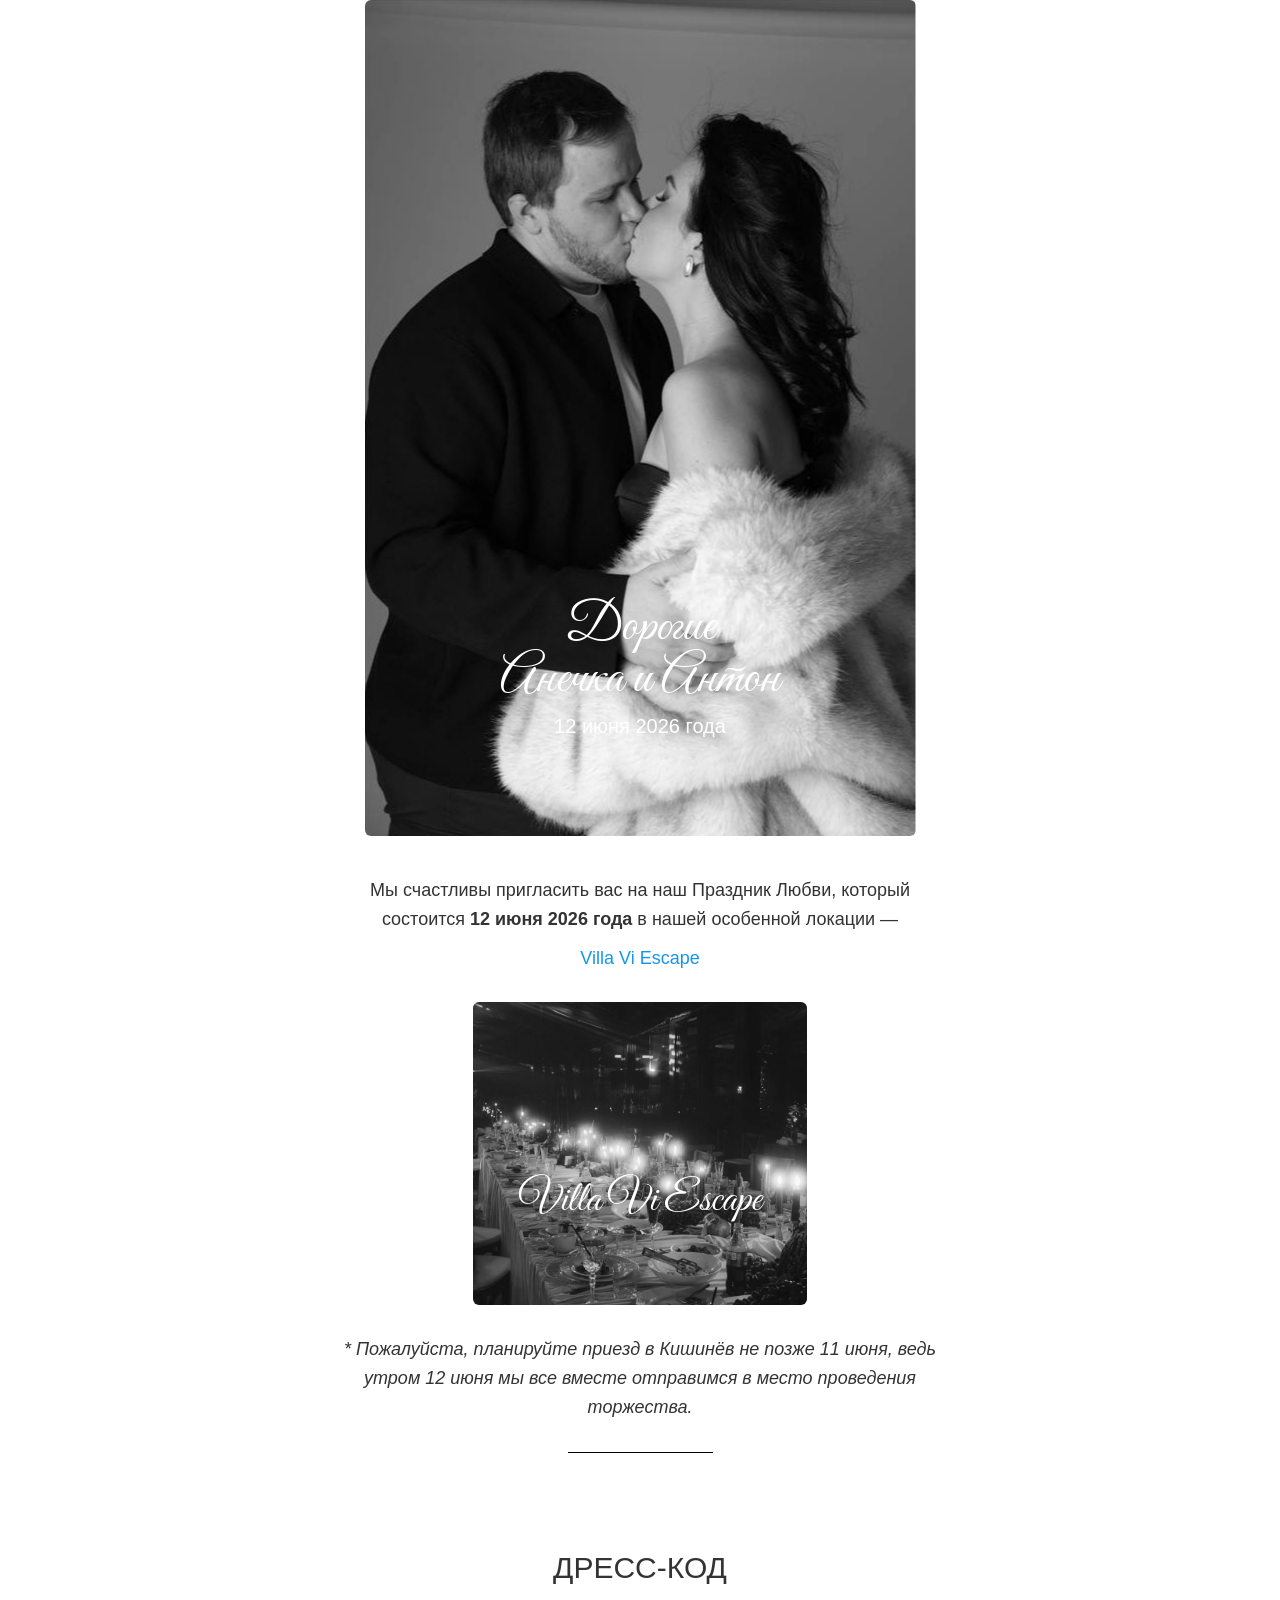
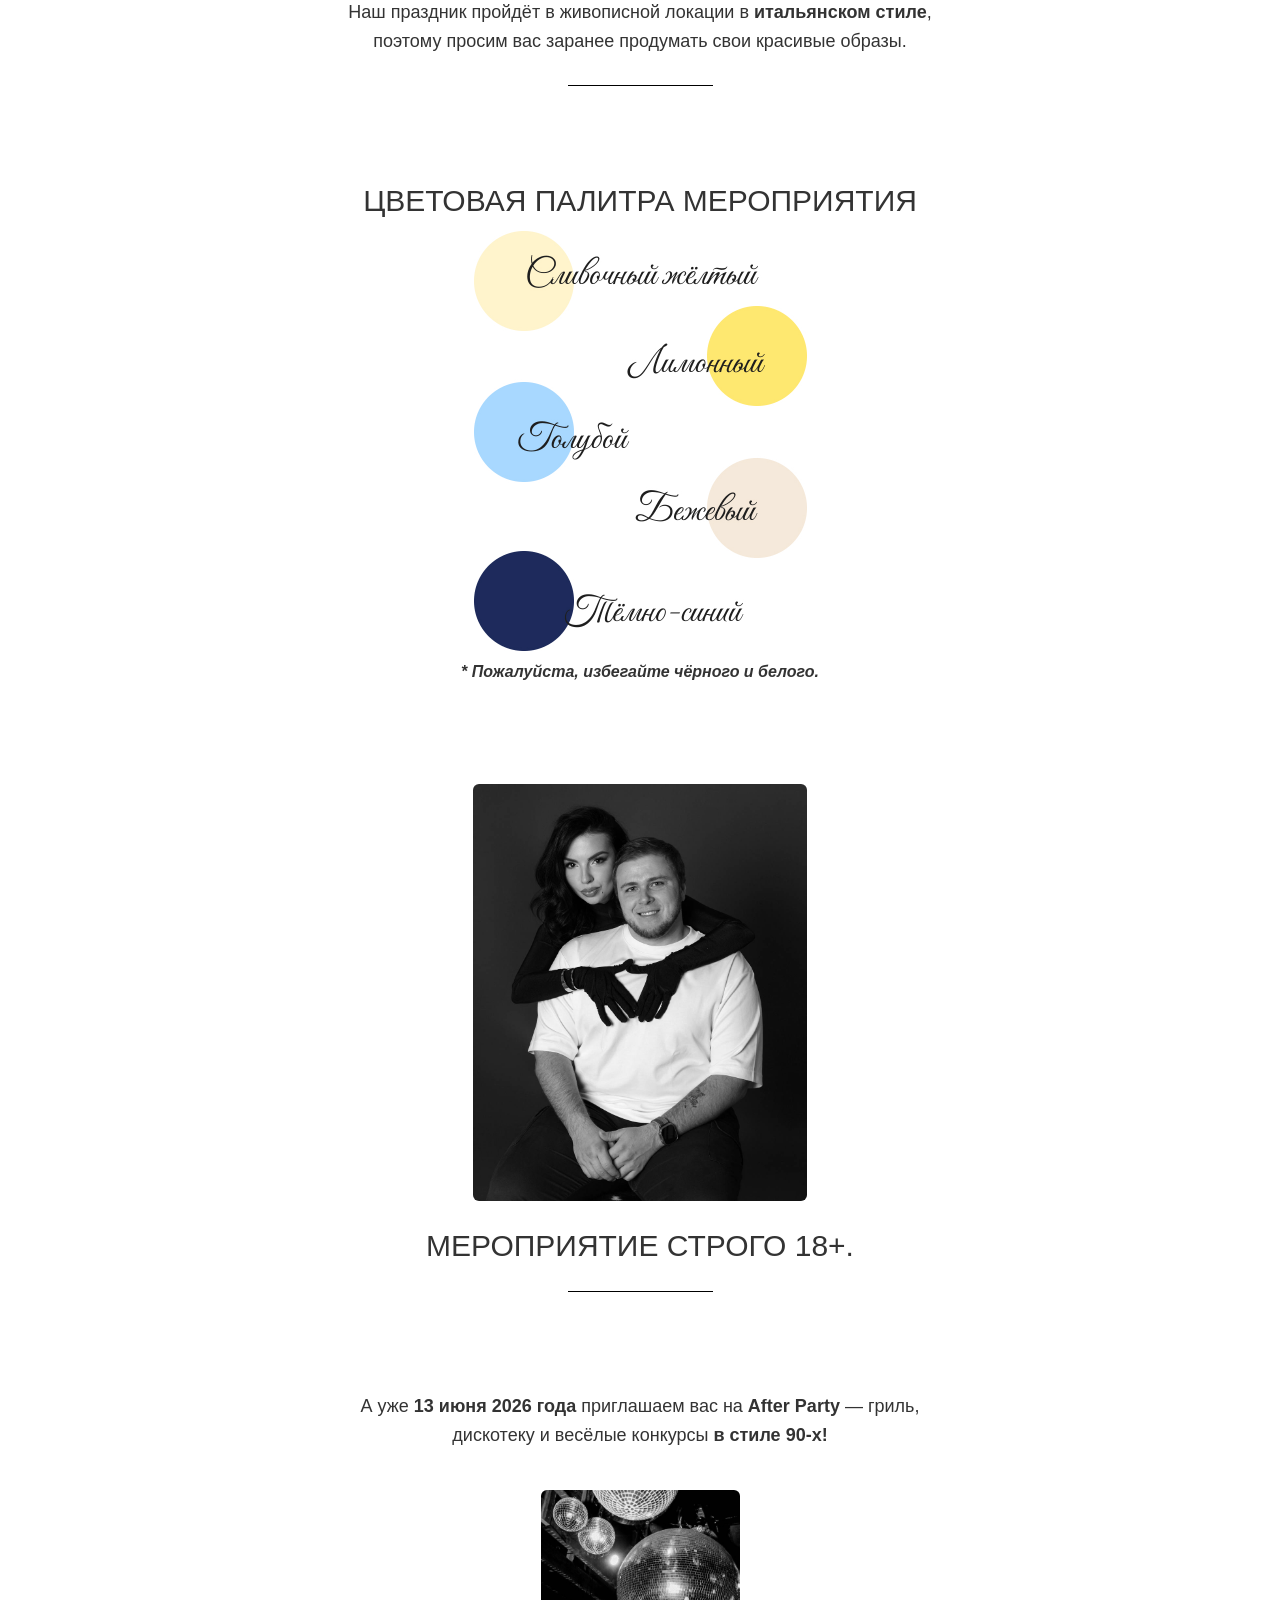
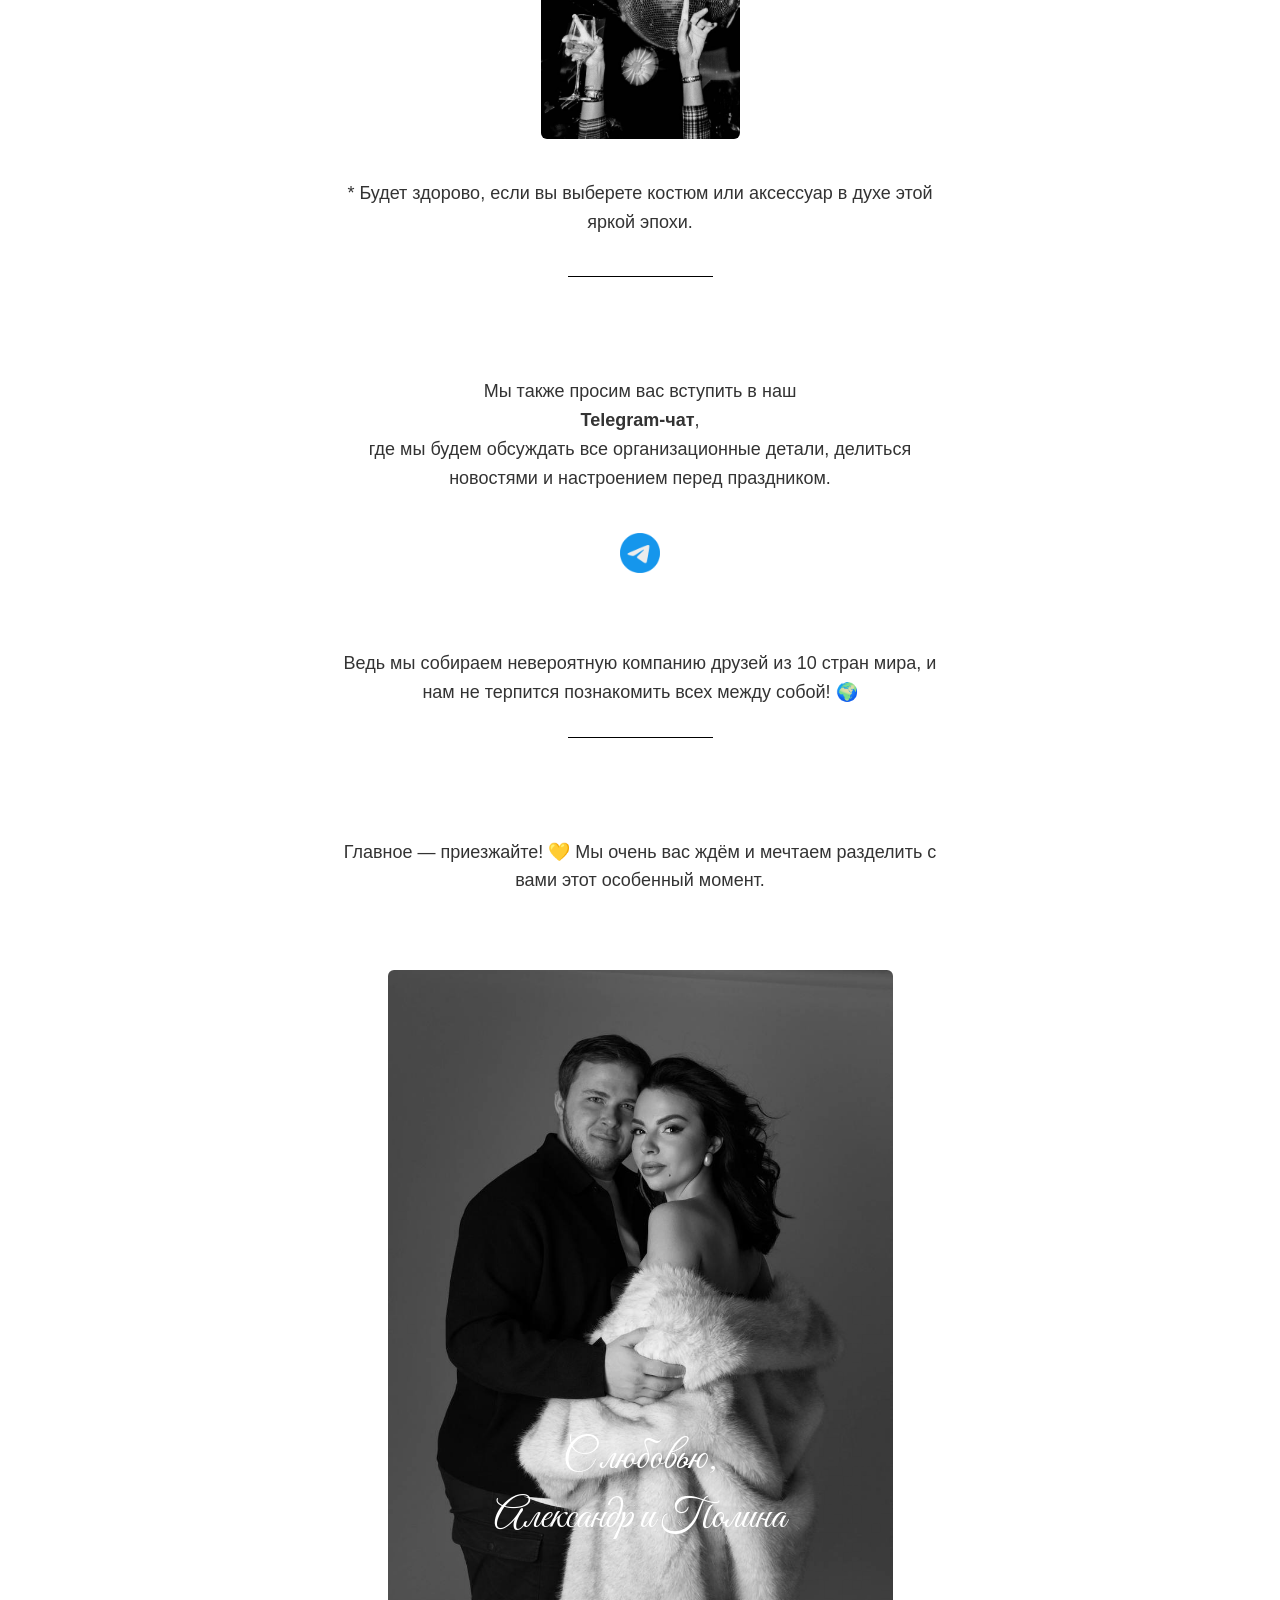
==== index.html @ 4eef3bdb "test3" ====
<!DOCTYPE html>
<html lang="ru">
  <head>
    <meta charset="utf-8" />
    <meta name="viewport" content="width=device-width, initial-scale=1" />
    <title>Приглашение — Villa Vi Escape</title>

    <link rel="preconnect" href="https://fonts.gstatic.com" crossorigin />
    <link
      href="https://fonts.googleapis.com/css2?family=Playfair+Display:wght@400;600;700&family=Inter:wght@300;400;600&display=swap"
      rel="stylesheet"
    />
    <link rel="stylesheet" href="style.css" />
    <link rel="preconnect" href="https://fonts.googleapis.com" />
    <link rel="preconnect" href="https://fonts.gstatic.com" crossorigin />
    <link
      href="https://fonts.googleapis.com/css2?family=Great+Vibes&display=swap"
      rel="stylesheet"
    />
  </head>

  <body>
    <div class="hero main-hero">
      <img src="./image/Heder.jpg" alt="Фото" class="image" />
      <div class="overlay main-overlay">
        <h1 class="main-title">Дорогие <br />Анечка и Антон</h1>
        <p class="main-date">12 июня 2026 года</p>
      </div>
    </div>

    <div class="invitation">
      <p class="invitation-text">
        Мы счастливы пригласить вас на наш Праздник Любви, который состоится
        <span class="highlight">12 июня 2026 года</span> в нашей особенной
        локации —
      </p>
      <p class="invitation-location">
        <a
          href="https://www.instagram.com/villa_vi_escape/?igsh=MTBicTU1b2V2a2phag%3D%3D"
          class="location-link"
          target="_blank"
          >Villa Vi Escape</a
        >
      </p>

      <div class="hero location-hero">
        <img src="./image/Institution.jpg" alt="Фото" class="image" />
        <div class="overlay location-overlay">
          <h2 class="location-title">Villa Vi Escape</h2>
        </div>
      </div>

      <p class="invitation-note">
        * Пожалуйста, планируйте приезд в Кишинёв не позже 11 июня, ведь утром
        12 июня мы все вместе отправимся в место проведения торжества.
      </p>
    </div>
    <div class="divider"></div>
    <div class="dresscode">
      <h2 class="dresscode-title">Дресс-код</h2>
      <p class="dresscode-text">
        Наш праздник пройдёт в живописной локации в
        <span class="highlight">итальянском стиле</span>, поэтому просим вас
        заранее продумать свои красивые образы.
      </p>
    </div>
    <div class="divider"></div>
    <div class="palette">
      <h2 class="palette-title">Цветовая палитра мероприятия</h2>
      <img src="./image/colors.jpg" alt="Фото" />
      <p class="palette-note">* Пожалуйста, избегайте чёрного и белого.</p>
    </div>

    <div class="age">
      <img class="hero age-hero" src="./image/Main.jpg" alt="Фото" />
      <h2 class="age-text">Мероприятие строго 18+.</h2>
    </div>
    <div class="divider"></div>
    <div class="afterparty">
      <p class="afterparty-text">
        А уже <span class="highlight">13 июня 2026 года</span> приглашаем вас на
        <span class="highlight">After Party </span>— гриль, дискотеку и весёлые
        конкурсы <span class="highlight">в стиле 90-х!</span>
      </p>
      <img src="./image/Disco.jpg" alt="Фото" class="image" />
      <p class="afterparty-subtext">
        * Будет здорово, если вы выберете костюм или аксессуар в духе этой яркой
        эпохи.
      </p>
    </div>
    <div class="divider"></div>
    <div class="telegram">
      <p class="telegram-text">
        Мы также просим вас вступить в наш <br /><span class="highlight"
          >Telegram-чат</span
        >, <br />где мы будем обсуждать все организационные детали, делиться
        новостями и настроением перед праздником.
      </p>
      <a
        href="https://t.me/+UPGe9YUs1v44YTRk"
        target="_blank"
        class="telegram-link"
      >
        <img
          src="./image/telegram 1.png"
          alt="Telegram"
          class="telegram-icon"
        />
      </a>

      <p class="telegram-friends">
        Ведь мы собираем невероятную компанию друзей из 10 стран мира, и нам не
        терпится познакомить всех между собой! 🌍
      </p>
      <div class="divider"></div>
      <p class="telegram-final">
        Главное — приезжайте! 💛 Мы очень вас ждём и мечтаем разделить с вами
        этот особенный момент.
      </p>
    </div>
    <div class="hero signature-hero">
      <img src="./image/Footer.jpg" alt="Фото" class="image" />
      <div class="overlay signature-overlay">
        <h2 class="signature-title">С любовью, <br />Александр и Полина</h2>
      </div>
    </div>
  </body>
</html>
---- style.css ----
/* -------------------------------------------------------------------------- */
/* 1. Глобальные и Шрифты                            */
/* -------------------------------------------------------------------------- */

/* ВНИМАНИЕ: Проверьте путь к вашему шрифту. 
    src: url("/wedding/") format("truetype"); — скорее всего, неверный путь.
    Убедитесь, что там указано полное имя файла (например, /wedding/GreatVibes-Regular.woff2).
    Рекомендуется использовать формат WOFF2 для веба.
*/
@font-face {
  font-family: "Great Vibes";
  src: url("/wedding/") format("truetype");
  font-weight: 400;
  font-style: normal;
  font-display: swap;
}

/* Базовые стили для адаптивности и отступов */
body {
  margin: 0;
  padding: 0 15px; /* Отступ по бокам для мобильных устройств */
  box-sizing: border-box;
  /* Установим Raleway для всего тела, если не переопределено */
  font-family: Raleway, sans-serif;
  line-height: 1.4;
  color: #333; /* Добавим базовый цвет текста */
}

.divider {
  width: 145px;
  height: 0;
  border-top: 1px solid #000; /* колір лінії */
  opacity: 1;
  margin: 30px auto; /* центрування */
  margin-bottom: 100px;
}

/* -------------------------------------------------------------------------- */
/* 2. Секция Hero                               */
/* -------------------------------------------------------------------------- */

.main-hero {
  position: relative;
  /* Ограничиваем максимальную ширину, но позволяем заполнить 100% экрана на мобильном */
  width: 100%;
  max-width: 551px;
  margin: 0 auto;
  overflow: hidden;
  border-radius: 6px;
  margin-bottom: 40px;
  /* Сохраняем пропорции 551:836 */
  aspect-ratio: 551 / 836;
}

.main-hero img {
  width: 100%;
  height: 100%;
  object-fit: cover;
  display: block;
  filter: grayscale(100%);
  opacity: 1;
  position: absolute; /* Используем absolute для центрирования обрезки */
  top: 50%;
  left: 50%;
  /* Сдвиг, чтобы центрировать изображение, а не использовать фиксированные -66px и -79px */
  transform: translate(-50%, -50%);
}
/* ВАЖНО: Если вам нужно сохранить ту же обрезку, что была с top: -66px; left: -79px; 
   на мобильном, вам, вероятно, понадобится добавить дополнительный контейнер или
   изменить transform: translate, но это редко нужно при object-fit: cover.
   Я оставил его центрированным.
*/

.main-overlay {
  position: absolute;
  bottom: 40px; /* Уменьшим отступ снизу для мобильного */
  width: 100%;
  text-align: center;
  color: white;
}

.main-title {
  font-family: "Great Vibes", cursive;
  font-weight: 400;
  font-size: 44px; /* Уменьшим для мобильного */
  line-height: 100%;
  margin: 0;
}

.main-date {
  font-family: Raleway, sans-serif;
  font-weight: 500;
  font-size: 18px; /* Уменьшим для мобильного */
  line-height: 100%;
  margin-top: 10px;
}

/* -------------------------------------------------------------------------- */
/* 3. Текстовые блоки                              */
/* -------------------------------------------------------------------------- */

.invitation-text,
.invitation-location,
.telegram-text,
.telegram-friends,
.telegram-final,
.dresscode-text,
.highlight,
.invitation-note {
  /* Унифицируем стили текста для лучшей читаемости и адаптивности */
  font-family: Raleway, sans-serif;
  font-weight: 500;
  font-size: 16px; /* Базовый размер для мобильного */
  line-height: 1.6;
  text-align: center;
  max-width: 600px; /* Ограничим ширину текста для читаемости */
  margin: 10px auto;
}

.telegram-icon {
  width: 40px; /* розмір іконки */
  height: 40px;
  transition: transform 0.3s ease;
}

.telegram-icon:hover {
  transform: scale(1.1); /* легке збільшення при наведенні */
}

.telegram-link {
  display: block;
  margin: 40px auto 70px auto; /* top:40px, bottom:70px */
  text-align: center;
}

.invitation-note {
  font-style: italic;
  font-weight: 500;
}

.highlight {
  font-weight: 700;
}

.location-link {
  color: #1596ec;
  text-decoration: none;
}

.location-link:hover {
  text-decoration: underline;
}

/* -------------------------------------------------------------------------- */
/* 4. Секция Location                              */
/* -------------------------------------------------------------------------- */

.location-hero {
  position: relative;
  width: 100%;
  max-width: 334px;
  height: auto;
  aspect-ratio: 334 / 303;
  margin: 30px auto;
  border-radius: 6px;
  overflow: hidden;
}

.location-hero img {
  width: 100%;
  height: 100%;
  object-fit: cover;
  display: block;
  filter: grayscale(100%);
}

.location-overlay {
  position: absolute;
  bottom: 40px; /* Адаптивный отступ */
  width: 100%;
  text-align: center;
  color: white;
}

.location-title {
  font-family: Great Vibes, cursive;
  font-weight: 400;
  font-size: 36px; /* Уменьшим для мобильного */
  text-align: center;
}

/* -------------------------------------------------------------------------- */
/* 5. Секция Dresscode                            */
/* -------------------------------------------------------------------------- */

.dresscode-title,
.palette-title,
.age-text {
  font-family: Raleway, sans-serif;
  font-weight: 300;
  font-size: 24px; /* Уменьшим для мобильного */
  line-height: 100%;
  text-align: center;
  text-transform: uppercase;
  margin: 30px auto 15px; /* Увеличим отступы */
}

/* -------------------------------------------------------------------------- */
/* 6. Секция Palette                             */
/* -------------------------------------------------------------------------- */

.palette {
  text-align: center;
  margin: 100px 0;
}

.palette img {
  width: 100%;
  max-width: 333px;
  height: auto;
  aspect-ratio: 333 / 420;
  object-fit: cover;
  display: block;
  opacity: 1;
  margin: 0 auto;
  border-radius: 6px;
}

.palette-note {
  font-family: Raleway, sans-serif;
  font-weight: 700;
  font-style: italic;
  font-size: 16px; /* Базовый размер */
  text-align: center;
  max-width: 600px;
  margin: 10px auto;
}

/* -------------------------------------------------------------------------- */
/* 7. Секция Age                               */
/* -------------------------------------------------------------------------- */

.age {
  text-align: center;
  margin: 20px 0;
}

.age-hero {
  width: 100%;
  max-width: 334px;
  height: auto;
  aspect-ratio: 334 / 417.5;
  object-fit: cover;
  border-radius: 6px;
  filter: grayscale(100%);
  display: block;
  margin: 0 auto;
}

/* -------------------------------------------------------------------------- */
/* 8. Секция Afterparty                          */
/* -------------------------------------------------------------------------- */

.afterparty {
  text-align: center;
  margin: 20px 0;
}

.afterparty img {
  max-width: 199px;
  width: 50%; /* Сделаем изображение меньше на мобильном */
  height: auto;
  aspect-ratio: 199 / 249;
  object-fit: cover;
  border-radius: 6px;
  filter: grayscale(100%);
  display: block;
  margin: 0 auto;
}

.afterparty-text {
  font-family: Raleway, sans-serif;
  font-weight: 500;
  font-size: 16px; /* Базовый размер для мобильного */
  line-height: 1.6;
  text-align: center;
  max-width: 600px; /* Ограничим ширину текста для читаемости */
  margin: auto;
  margin-bottom: 40px;
}
.afterparty-subtext {
  font-family: Raleway, sans-serif;
  font-weight: 500;
  font-size: 16px; /* Базовый размер для мобильного */
  line-height: 1.6;
  text-align: center;
  max-width: 600px; /* Ограничим ширину текста для читаемости */
  margin: 40px auto;
}

/* -------------------------------------------------------------------------- */
/* 9. Секция Signature                           */
/* -------------------------------------------------------------------------- */

.signature-hero {
  position: relative;
  width: 100%;
  max-width: 505px;
  height: auto;
  aspect-ratio: 505 / 652;
  margin: 75px auto 0 auto; /* top:75px, left/right:center, bottom:0 */
  overflow: hidden;
  border-radius: 6px;
}

.signature-hero img {
  width: 100%;
  height: 100%;
  object-fit: cover;
  display: block;
  filter: grayscale(100%);
  opacity: 1;
  position: relative;
  top: 0;
  left: 0;
}

.signature-overlay {
  position: absolute;
  bottom: 40px; /* Адаптивный отступ */
  width: 100%;
  text-align: center;
  color: white;
}

.signature-title {
  font-family: Great Vibes, cursive;
  font-weight: 400;
  font-size: 36px; /* Уменьшим для мобильного */
  text-align: center;
}

/* -------------------------------------------------------------------------- */
/* 10. МЕДИА-ЗАПРОСЫ (НОУТБУК)                     */
/* -------------------------------------------------------------------------- */

@media (min-width: 768px) {
  /* На экранах >= 768px увеличиваем размеры шрифтов и отступы */

  body {
    padding: 0 40px; /* Увеличиваем отступы по бокам для ноутбука */
  }

  /* Hero */
  .main-hero {
    margin-top: 0px;
  }
  .main-overlay {
    bottom: 80px; /* Восстановим большой отступ */
  }
  .main-title {
    font-size: 52px; /* Восстановим исходный размер */
  }
  .main-date {
    font-size: 20px; /* Восстановим исходный размер */
  }

  /* Текст */
  .invitation-text,
  .invitation-location,
  .telegram-text,
  .telegram-friends,
  .telegram-final,
  .dresscode-text,
  .afterparty-text,
  .afterparty-subtext,
  .highlight,
  .invitation-note {
    font-size: 18px; /* Восстановим исходный размер */
  }

  /* Заголовки */
  .dresscode-title,
  .palette-title,
  .age-text {
    font-size: 30px; /* Восстановим исходный размер */
  }

  .location-title,
  .signature-title {
    font-size: 42px; /* Восстановим исходный размер */
  }

  /* Afterparty Image */
  .afterparty img {
    width: auto;
    max-width: 199px; /* Восстановим исходную ширину */
  }
}
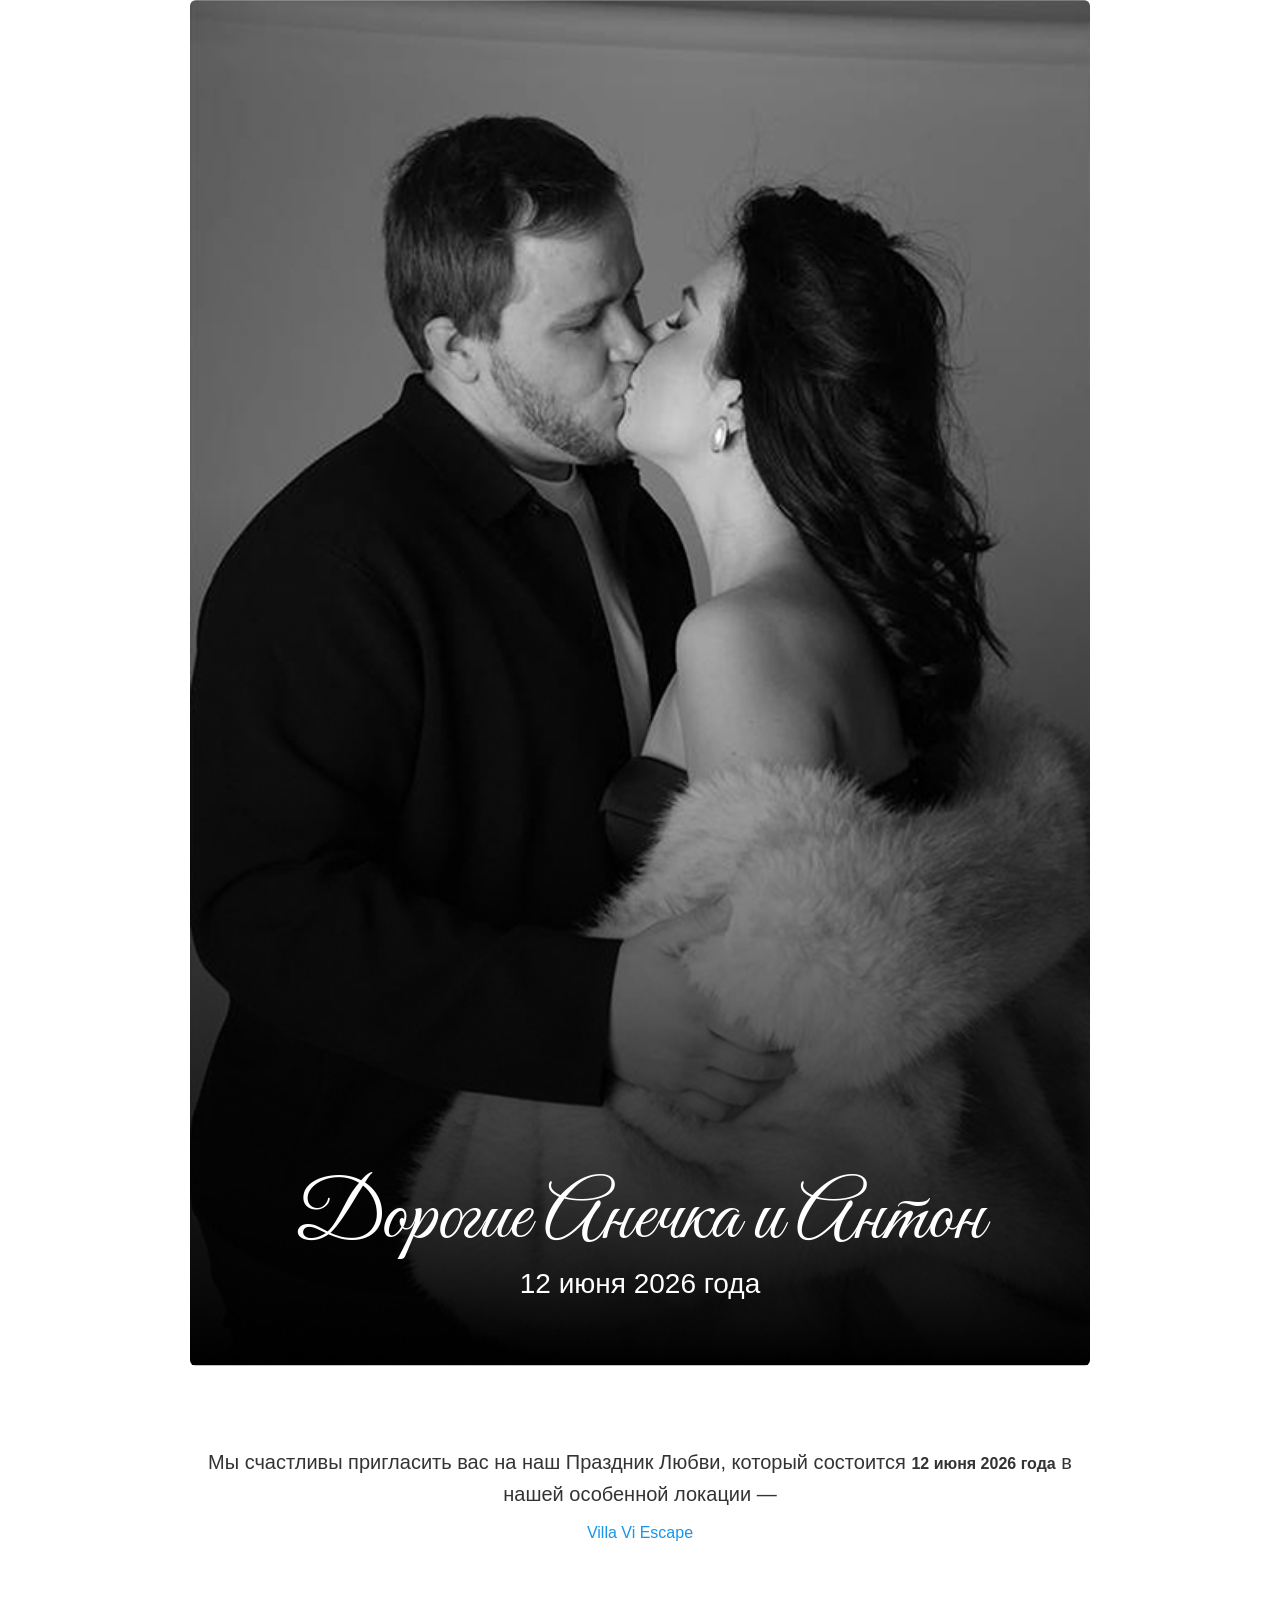
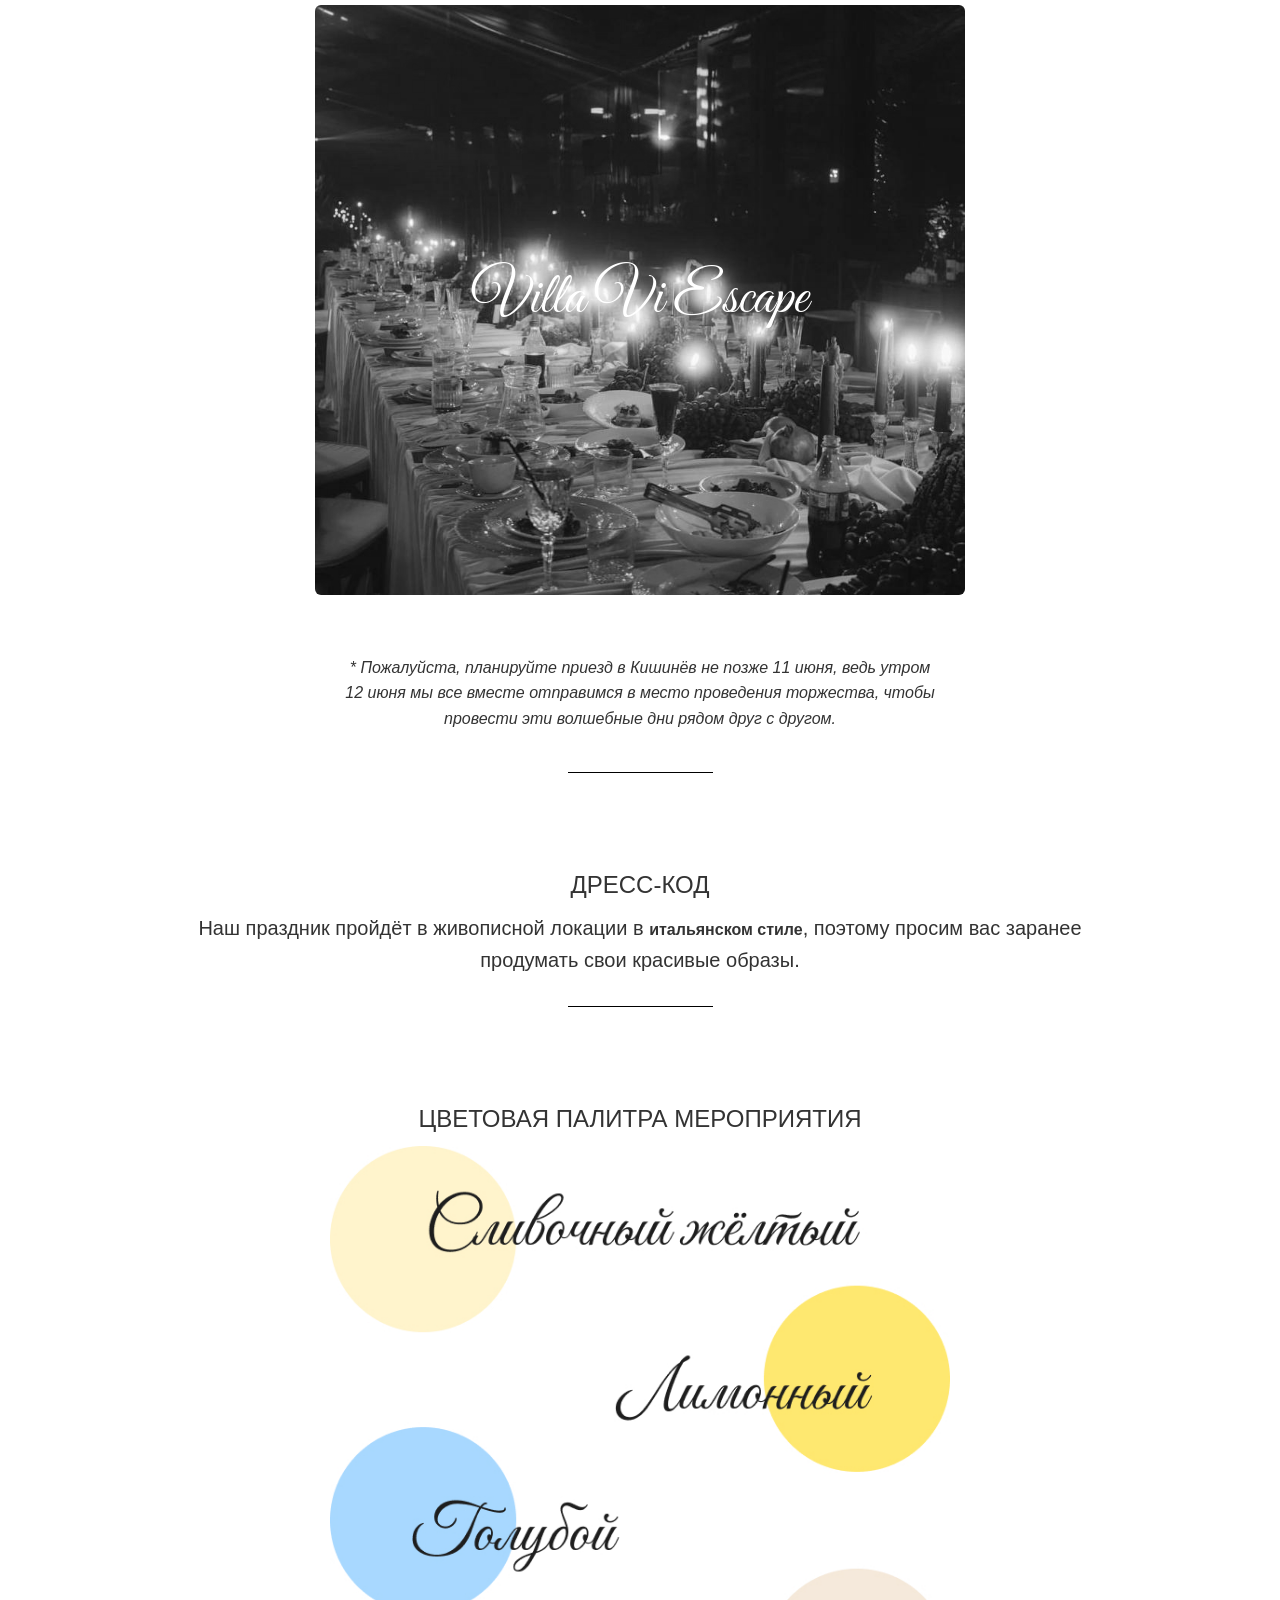
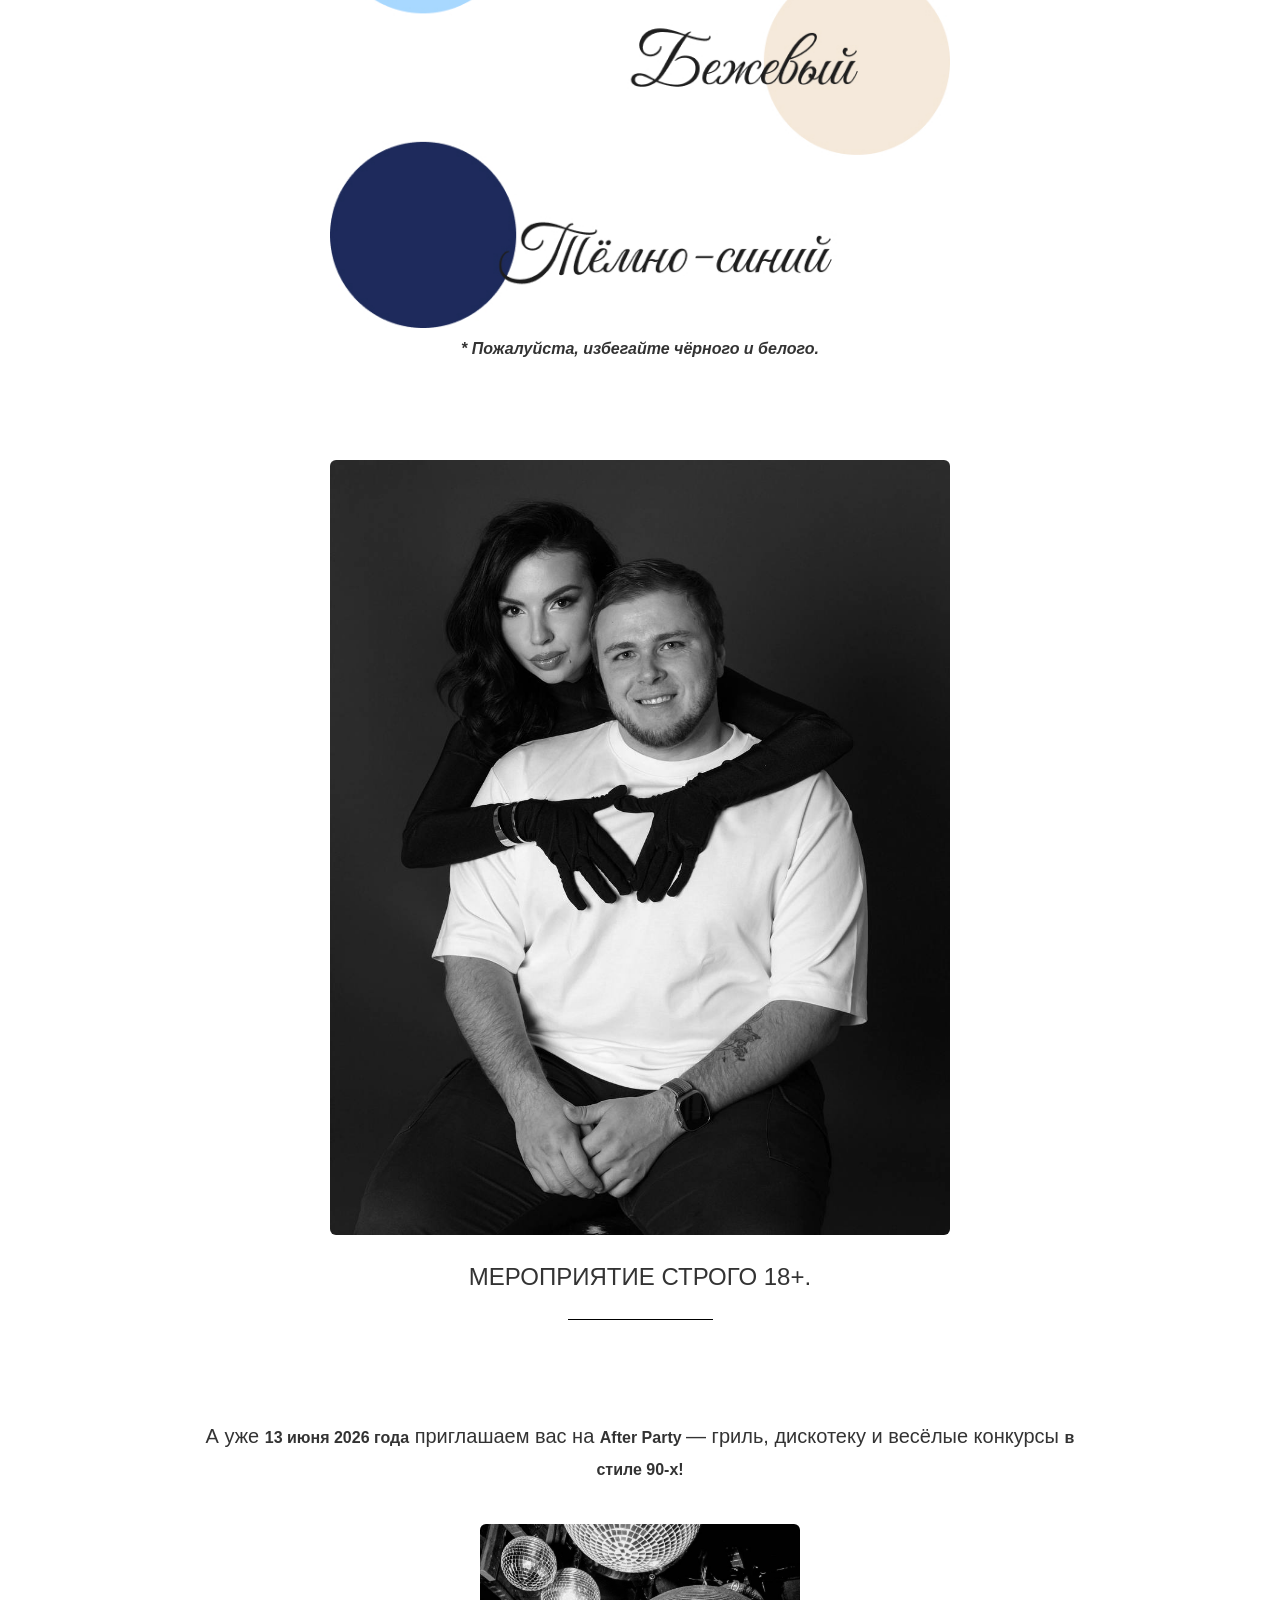
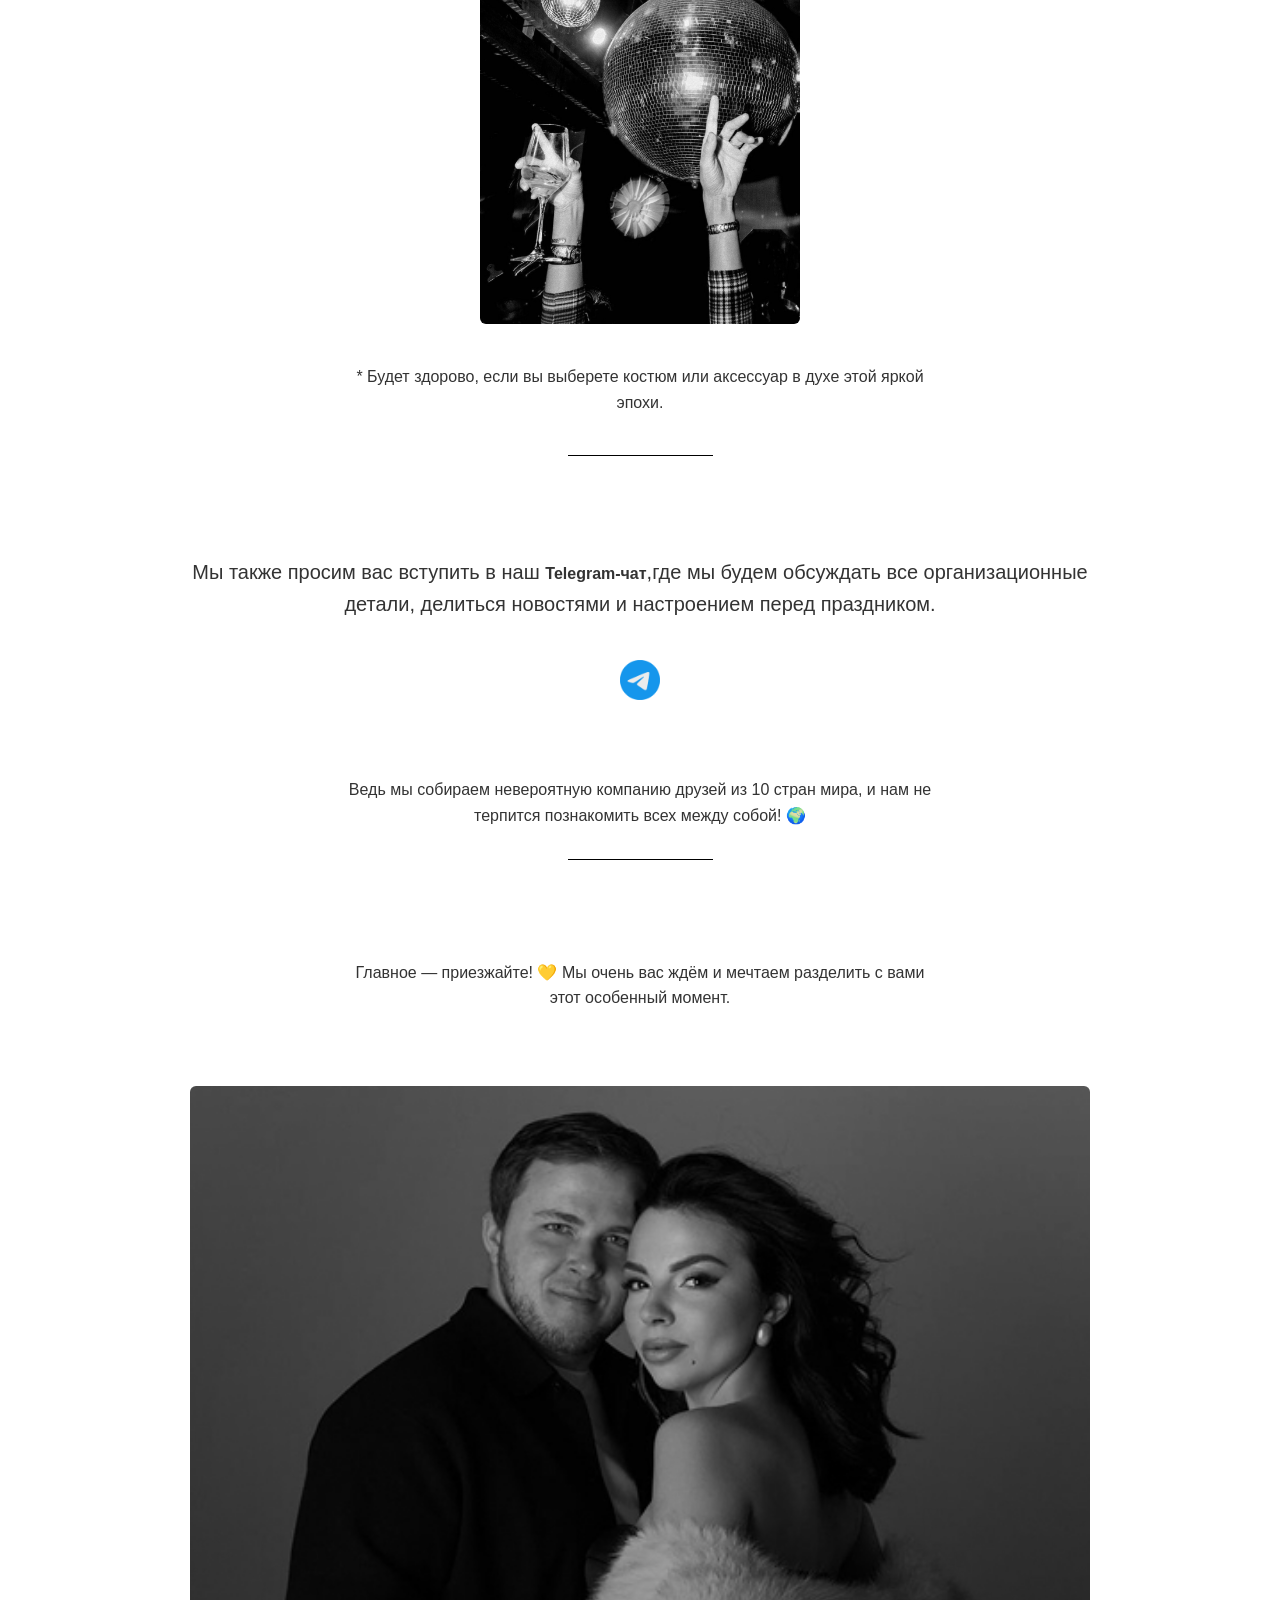
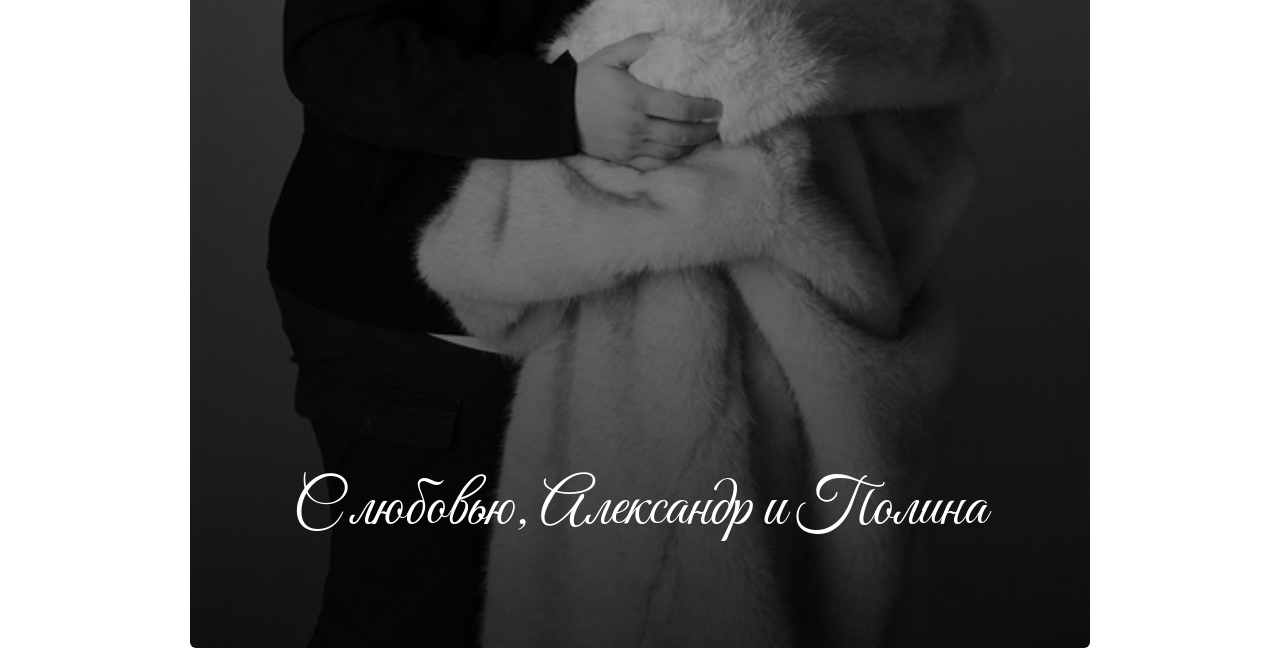
==== commit 63df2638: "fix mobl" ====
--- a/index.html
+++ b/index.html
@@ -23,7 +23,7 @@
     <div class="hero main-hero">
       <img src="./image/Heder.jpg" alt="Фото" class="image" />
       <div class="overlay main-overlay">
-        <h1 class="main-title">Дорогие <br />Анечка и Антон</h1>
+        <h1 class="main-title">Дорогие Анечка и Антон</h1>
         <p class="main-date">12 июня 2026 года</p>
       </div>
     </div>
@@ -42,18 +42,21 @@
           >Villa Vi Escape</a
         >
       </p>
-
-      <div class="hero location-hero">
-        <img src="./image/Institution.jpg" alt="Фото" class="image" />
-        <div class="overlay location-overlay">
-          <h2 class="location-title">Villa Vi Escape</h2>
+      <div class="location-container">
+        <div class="hero location-hero">
+          <img src="./image/Institution.jpg" alt="Фото" class="image" />
+          <div class="overlay location-overlay">
+            <h2 class="location-title">Villa Vi Escape</h2>
+          </div>
+        </div>
+        <div class="location-text">
+          <p class="invitation-note">
+            * Пожалуйста, планируйте приезд в Кишинёв не позже 11 июня, ведь
+            утром 12 июня мы все вместе отправимся в место проведения торжества,
+            чтобы провести эти волшебные дни рядом друг с другом.
+          </p>
         </div>
       </div>
-
-      <p class="invitation-note">
-        * Пожалуйста, планируйте приезд в Кишинёв не позже 11 июня, ведь утром
-        12 июня мы все вместе отправимся в место проведения торжества.
-      </p>
     </div>
     <div class="divider"></div>
     <div class="dresscode">
@@ -91,10 +94,10 @@
     <div class="divider"></div>
     <div class="telegram">
       <p class="telegram-text">
-        Мы также просим вас вступить в наш <br /><span class="highlight"
-          >Telegram-чат</span
-        >, <br />где мы будем обсуждать все организационные детали, делиться
-        новостями и настроением перед праздником.
+        Мы также просим вас вступить в наш
+        <span class="highlight">Telegram-чат</span>,где мы будем обсуждать все
+        организационные детали, делиться новостями и настроением перед
+        праздником.
       </p>
       <a
         href="https://t.me/+UPGe9YUs1v44YTRk"
@@ -121,7 +124,7 @@
     <div class="hero signature-hero">
       <img src="./image/Footer.jpg" alt="Фото" class="image" />
       <div class="overlay signature-overlay">
-        <h2 class="signature-title">С любовью, <br />Александр и Полина</h2>
+        <h2 class="signature-title">С любовью, Александр и Полина</h2>
       </div>
     </div>
   </body>
--- a/style.css
+++ b/style.css
@@ -18,7 +18,6 @@
 /* Базовые стили для адаптивности и отступов */
 body {
   margin: 0;
-  padding: 0 15px; /* Отступ по бокам для мобильных устройств */
   box-sizing: border-box;
   /* Установим Raleway для всего тела, если не переопределено */
   font-family: Raleway, sans-serif;
@@ -105,16 +104,17 @@
 .telegram-friends,
 .telegram-final,
 .dresscode-text,
-.highlight,
-.invitation-note {
-  /* Унифицируем стили текста для лучшей читаемости и адаптивности */
+.invitation-note,
+.afterparty-text,
+.afterparty-subtext {
   font-family: Raleway, sans-serif;
   font-weight: 500;
-  font-size: 16px; /* Базовый размер для мобильного */
+  font-size: 16px;
   line-height: 1.6;
   text-align: center;
-  max-width: 600px; /* Ограничим ширину текста для читаемости */
-  margin: 10px auto;
+  max-width: 600px; /* ограничение ширины */
+  margin: 10px auto; /* вертикальные отступы */
+  box-sizing: border-box; /* чтобы padding не ломал max-width */
 }
 
 .telegram-icon {
@@ -140,6 +140,9 @@
 
 .highlight {
   font-weight: 700;
+  font-family: Raleway, sans-serif;
+  font-size: 16px;
+  box-sizing: border-box; /* чтобы padding не ломал max-width */
 }
 
 .location-link {
@@ -176,17 +179,30 @@
 
 .location-overlay {
   position: absolute;
-  bottom: 40px; /* Адаптивный отступ */
-  width: 100%;
-  text-align: center;
+  top: 0;
+  left: 0;
+  width: 100%;
+  height: 100%;
+
+  display: flex;
+  justify-content: center; /* по горизонтали */
+  align-items: center; /* по вертикали */
+
   color: white;
-}
-
+  text-align: center;
+}
+.location-container {
+  display: flex;
+  flex-direction: column; /* вертикально */
+  align-items: center;
+  gap: 20px;
+  max-width: 900px;
+  margin: 30px auto;
+}
 .location-title {
   font-family: Great Vibes, cursive;
   font-weight: 400;
-  font-size: 36px; /* Уменьшим для мобильного */
-  text-align: center;
+  font-size: 36px;
 }
 
 /* -------------------------------------------------------------------------- */
@@ -344,56 +360,133 @@
 /* 10. МЕДИА-ЗАПРОСЫ (НОУТБУК)                     */
 /* -------------------------------------------------------------------------- */
 
-@media (min-width: 768px) {
-  /* На экранах >= 768px увеличиваем размеры шрифтов и отступы */
-
+/* ========================================================================== */
+/*  Адаптив для планшетов (768px+)                                            */
+/* ========================================================================== */
+
+@media (min-width: 768px) and (max-width: 1024px) {
+  .main-hero {
+    max-width: 1024px;
+    margin-bottom: 60px;
+  }
+
+  .main-title {
+    font-size: 96px;
+  }
+
+  .main-date {
+    font-size: 40px;
+  }
+
+  .invitation-text,
+  .afterparty-text,
+  .dresscode-text,
+  .telegram-text {
+    font-size: 20px;
+    max-width: 700px;
+  }
+  .invitation-note {
+    font-size: 20px;
+  }
+  .location-link {
+    font-size: 24px;
+  }
+
+  .location-container {
+    flex-direction: row; /* горизонтально */
+    align-items: flex-start;
+  }
+
+  .location-hero {
+    width: 50%; /* картинка слева */
+  }
+
+  .location-text {
+    flex: 1; /* текст справа */
+    margin-left: 20px;
+  }
+
+  .location-text .invitation-note {
+    text-align: left;
+    font-size: 18px;
+  }
+
+  .location-title {
+    font-size: 48px; /* заголовок чуть больше */
+  }
+
+  .palette img,
+  .age-hero {
+    max-width: 500px;
+  }
+
+  .afterparty img {
+    max-width: 260px;
+    width: 40%;
+  }
+
+  .signature-hero {
+    max-width: 700px;
+  }
+
+  .signature-title {
+    font-size: 48px;
+  }
+}
+
+/* ========================================================= */
+/* 💻 1024–1440px — ноутбуки и компьютеры */
+/* ========================================================= */
+
+@media (min-width: 1024px) and (max-width: 1440px) {
   body {
-    padding: 0 40px; /* Увеличиваем отступы по бокам для ноутбука */
-  }
-
-  /* Hero */
+    font-size: 20px;
+  }
+
   .main-hero {
-    margin-top: 0px;
-  }
-  .main-overlay {
-    bottom: 80px; /* Восстановим большой отступ */
-  }
+    max-width: 900px;
+    margin-bottom: 80px;
+  }
+
   .main-title {
-    font-size: 52px; /* Восстановим исходный размер */
-  }
+    font-size: 82px;
+  }
+
   .main-date {
-    font-size: 20px; /* Восстановим исходный размер */
-  }
-
-  /* Текст */
+    font-size: 28px;
+  }
+
   .invitation-text,
-  .invitation-location,
-  .telegram-text,
-  .telegram-friends,
-  .telegram-final,
+  .afterparty-text,
   .dresscode-text,
-  .afterparty-text,
-  .afterparty-subtext,
-  .highlight,
-  .invitation-note {
-    font-size: 18px; /* Восстановим исходный размер */
-  }
-
-  /* Заголовки */
-  .dresscode-title,
-  .palette-title,
-  .age-text {
-    font-size: 30px; /* Восстановим исходный размер */
-  }
-
-  .location-title,
+  .telegram-text {
+    font-size: 20px;
+    max-width: 900px;
+  }
+
+  .location-hero {
+    max-width: 650px;
+  }
+
+  .location-title {
+    font-size: 58px;
+  }
+
+  .palette img,
+  .age-hero {
+    max-width: 620px;
+  }
+
+  .afterparty img {
+    max-width: 320px;
+    width: 35%;
+  }
+
+  .signature-hero {
+    max-width: 900px;
+  }
+
   .signature-title {
-    font-size: 42px; /* Восстановим исходный размер */
-  }
-
-  /* Afterparty Image */
-  .afterparty img {
-    width: auto;
-    max-width: 199px; /* Восстановим исходную ширину */
-  }
-}
+    font-size: 64px;
+  }
+}
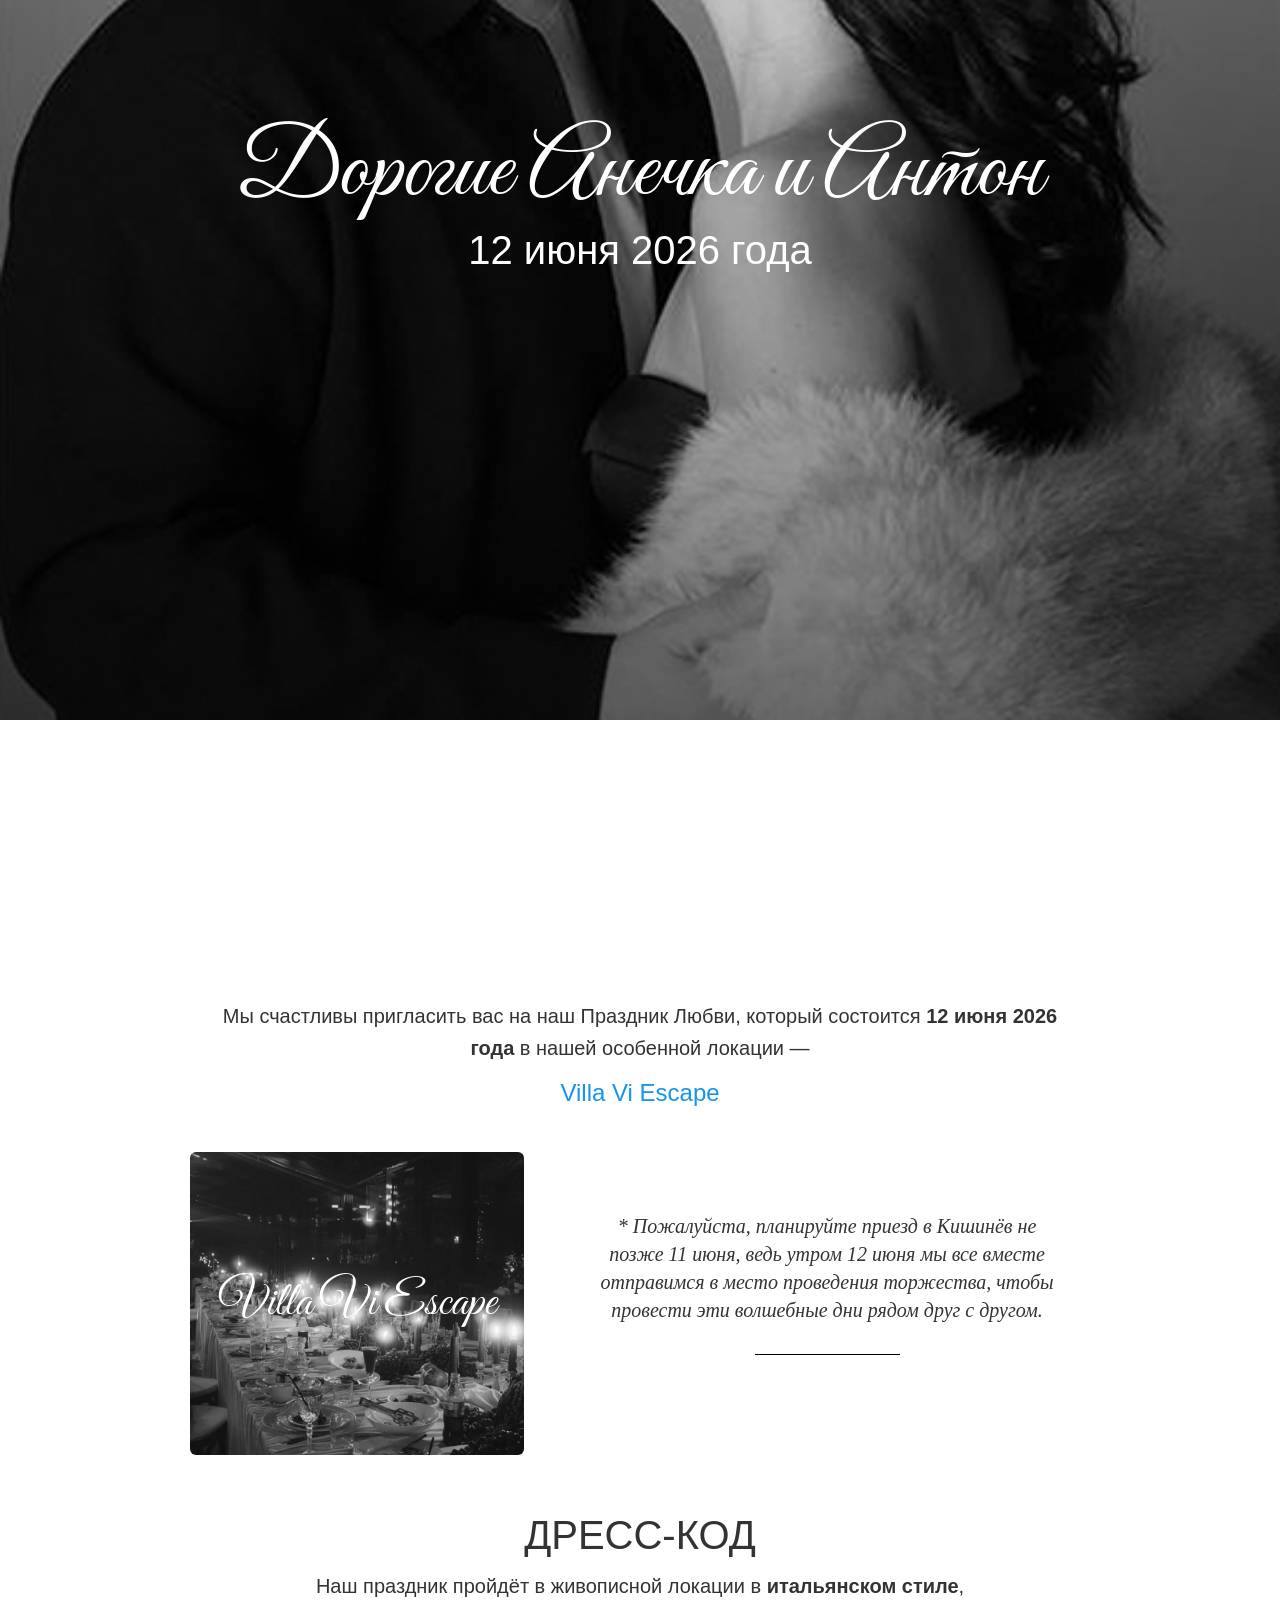
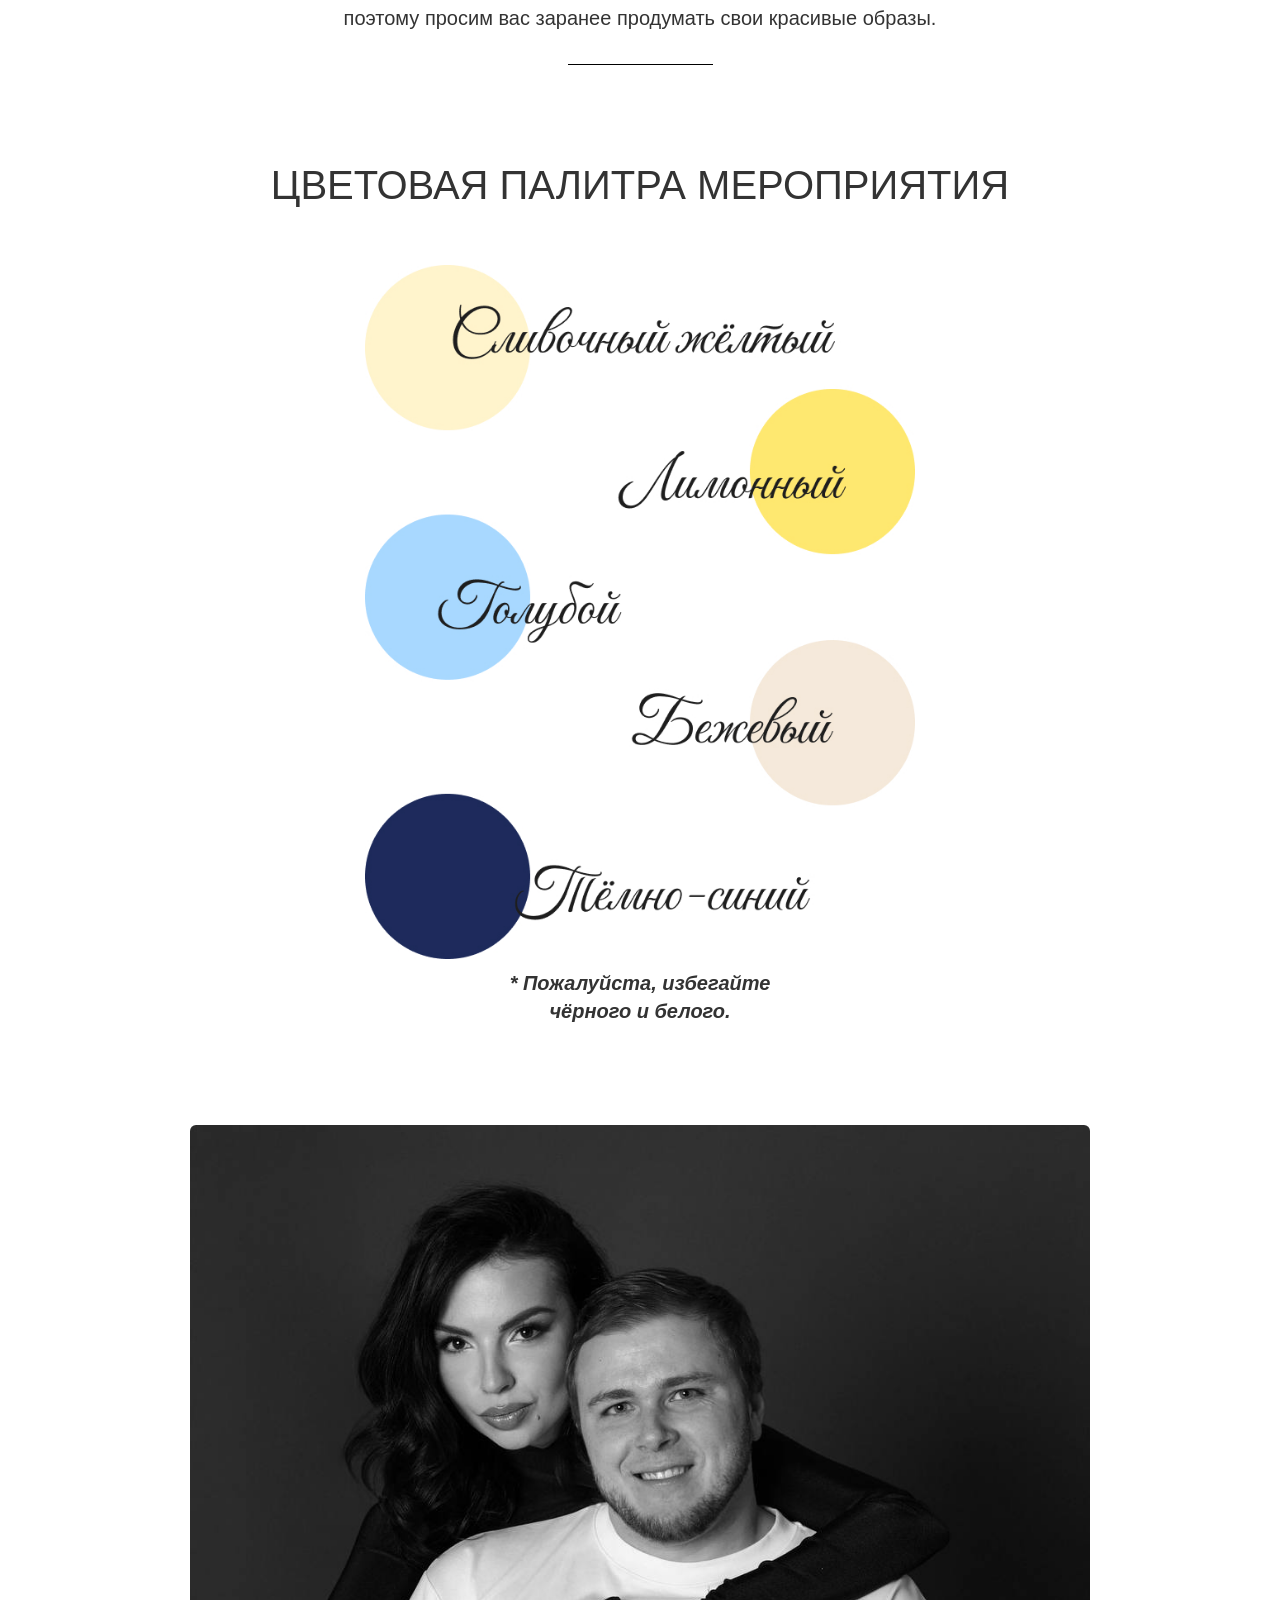
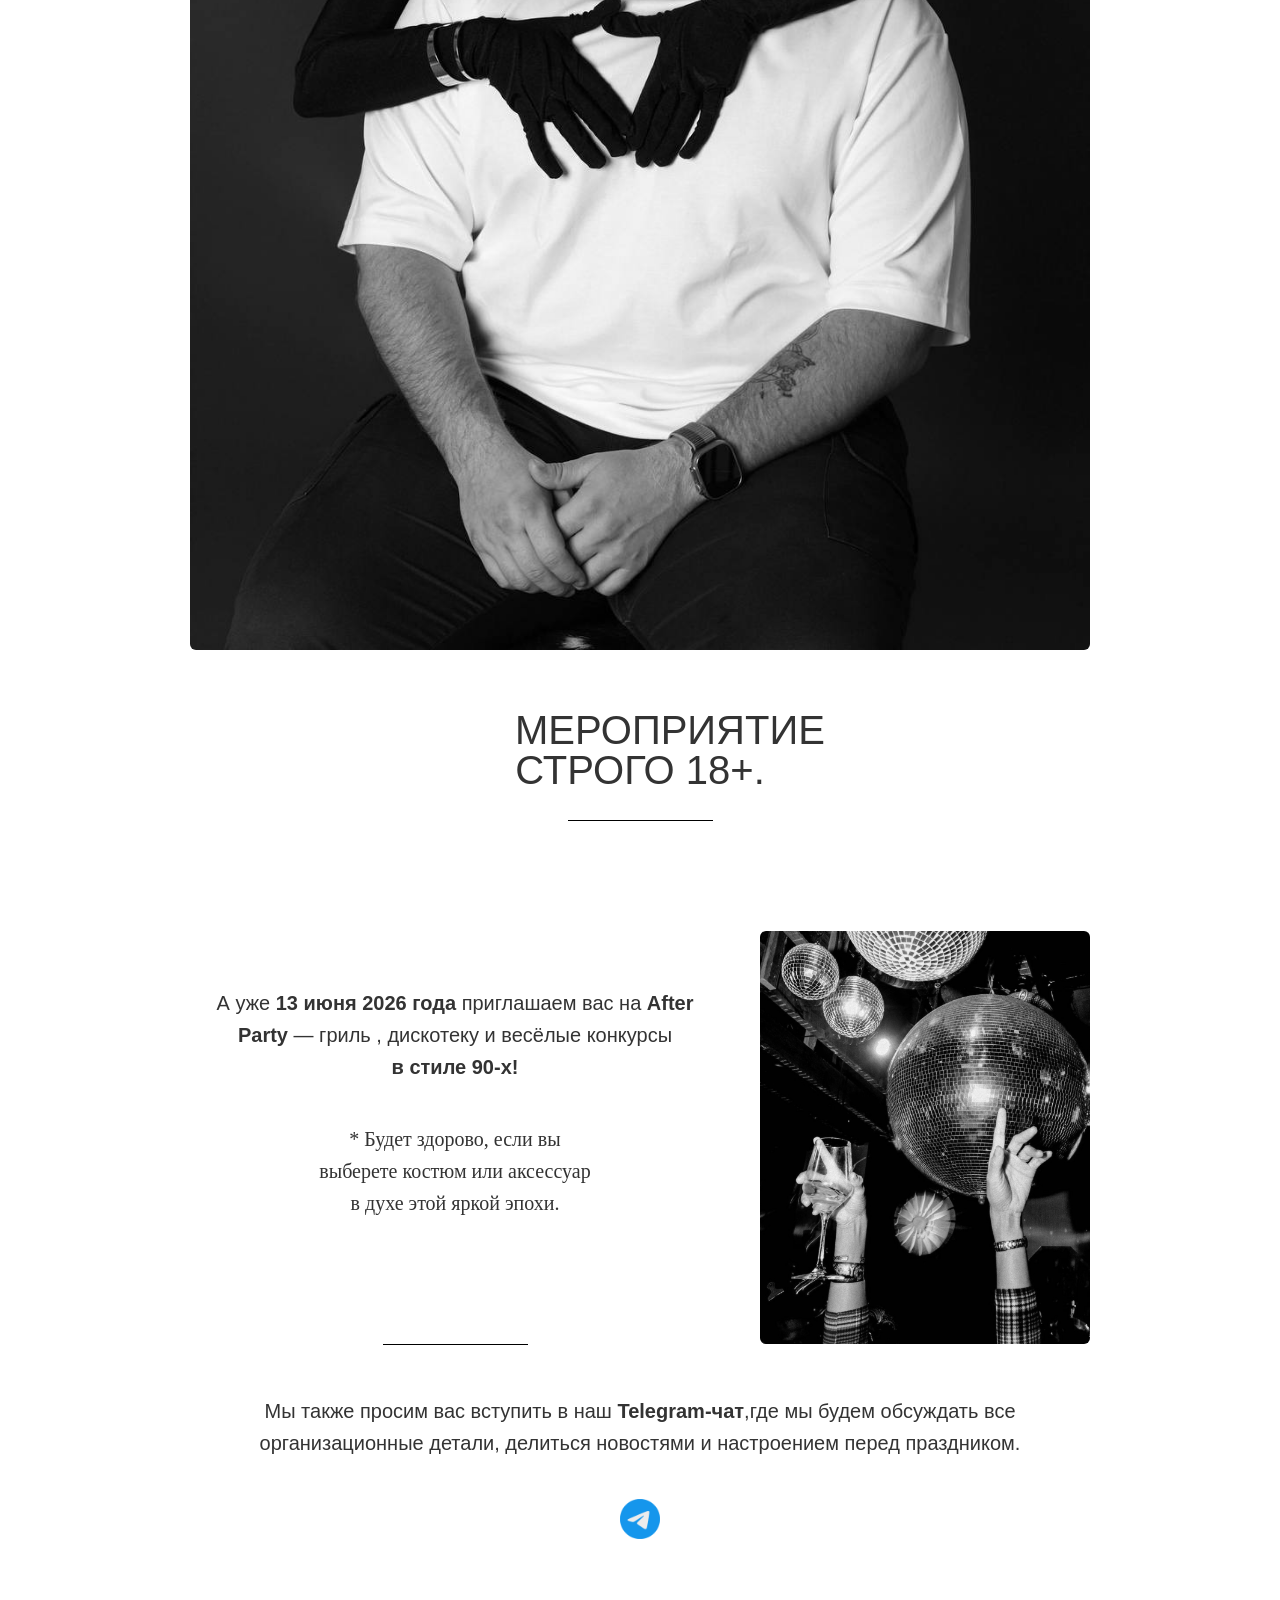
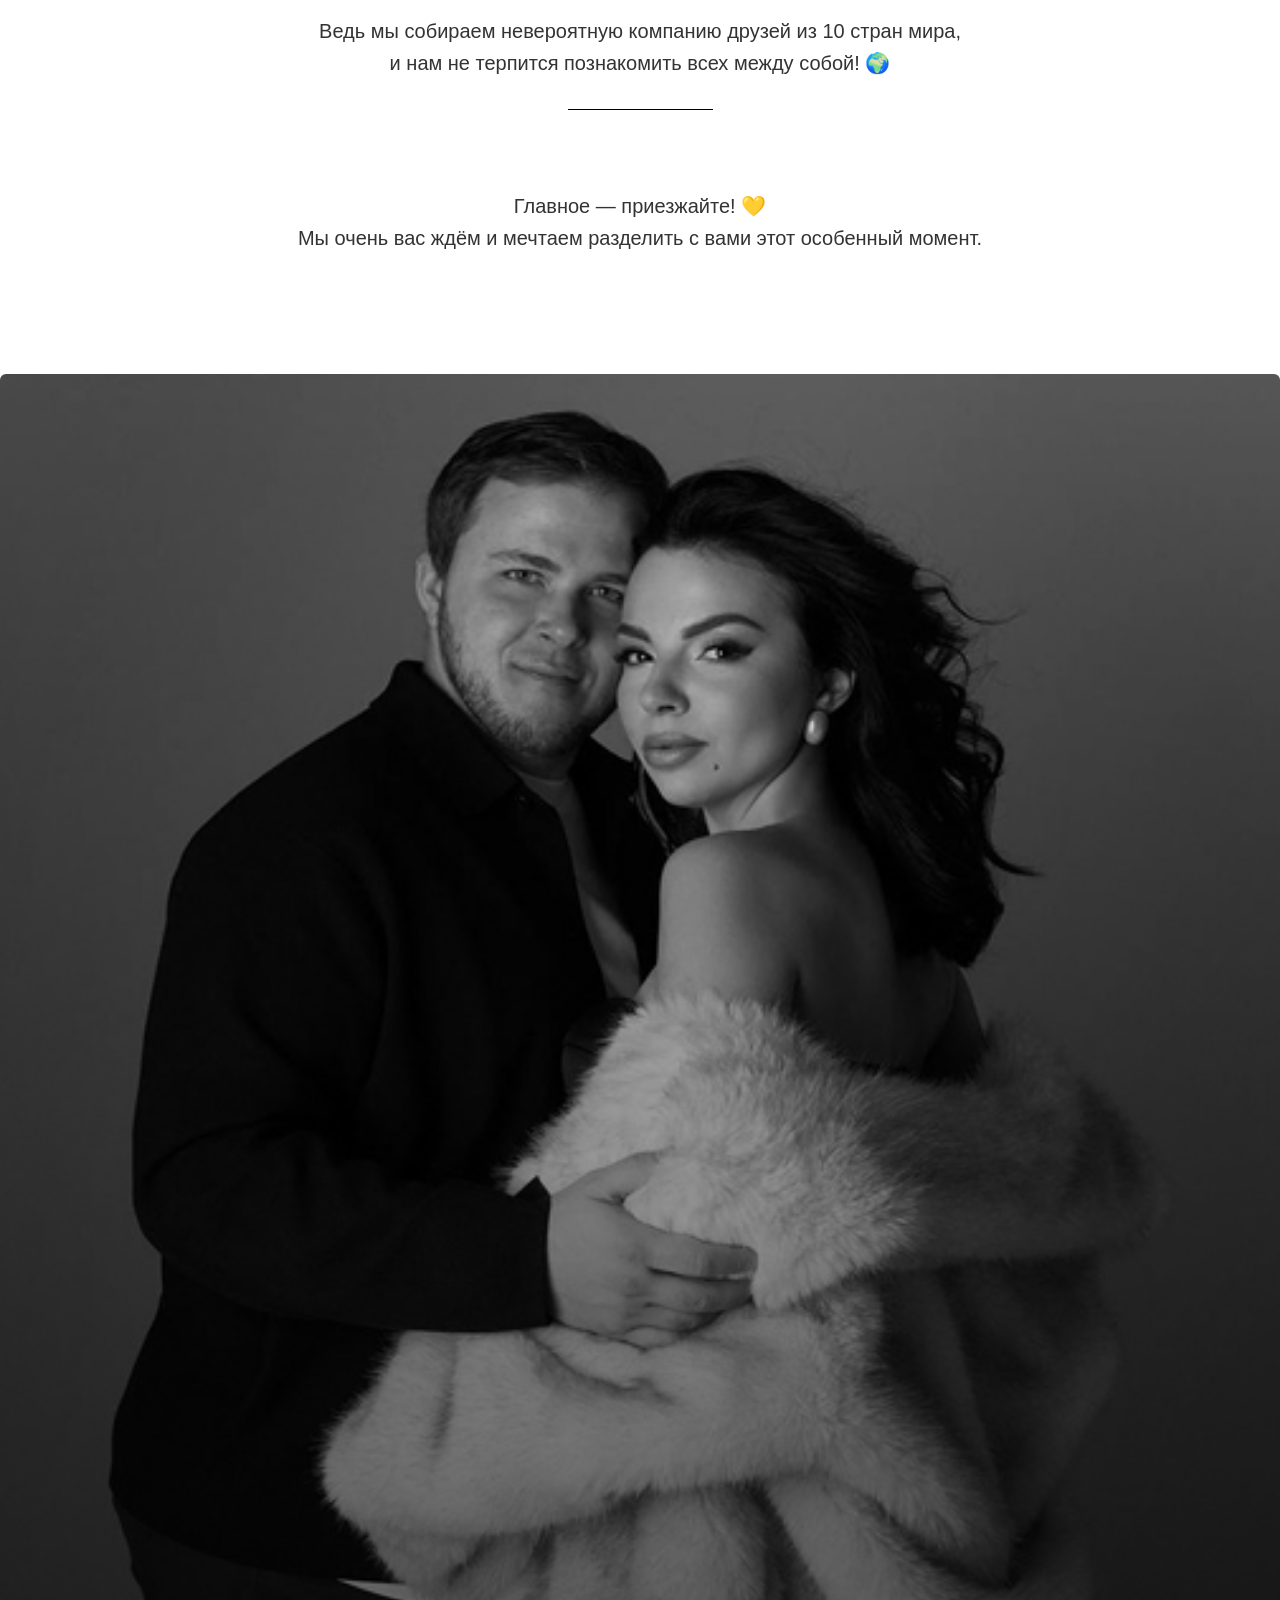
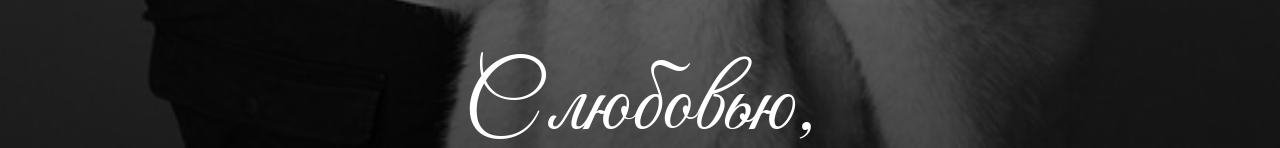
==== commit 4fc889f8: "desktop" ====
--- a/index.html
+++ b/index.html
@@ -55,10 +55,10 @@
             утром 12 июня мы все вместе отправимся в место проведения торжества,
             чтобы провести эти волшебные дни рядом друг с другом.
           </p>
+          <div class="divider"></div>
         </div>
       </div>
     </div>
-    <div class="divider"></div>
     <div class="dresscode">
       <h2 class="dresscode-title">Дресс-код</h2>
       <p class="dresscode-text">
@@ -70,7 +70,10 @@
     <div class="divider"></div>
     <div class="palette">
       <h2 class="palette-title">Цветовая палитра мероприятия</h2>
-      <img src="./image/colors.jpg" alt="Фото" />
+      <picture>
+        <source srcset="./image/desk.jpg" media="(min-width: 768px)" />
+        <img src="./image/colors.jpg" alt="Фото" />
+      </picture>
       <p class="palette-note">* Пожалуйста, избегайте чёрного и белого.</p>
     </div>
 
@@ -82,16 +85,16 @@
     <div class="afterparty">
       <p class="afterparty-text">
         А уже <span class="highlight">13 июня 2026 года</span> приглашаем вас на
-        <span class="highlight">After Party </span>— гриль, дискотеку и весёлые
-        конкурсы <span class="highlight">в стиле 90-х!</span>
+        <span class="highlight">After Party </span>— гриль , дискотеку и весёлые
+        конкурсы <br /><span class="highlight">в стиле 90-х!</span>
       </p>
       <img src="./image/Disco.jpg" alt="Фото" class="image" />
       <p class="afterparty-subtext">
-        * Будет здорово, если вы выберете костюм или аксессуар в духе этой яркой
-        эпохи.
+        * Будет здорово, если вы выберете костюм или аксессуар <br />
+        в духе этой яркой эпохи.
       </p>
+      <div class="divider disco"></div>
     </div>
-    <div class="divider"></div>
     <div class="telegram">
       <p class="telegram-text">
         Мы также просим вас вступить в наш
@@ -117,14 +120,17 @@
       </p>
       <div class="divider"></div>
       <p class="telegram-final">
-        Главное — приезжайте! 💛 Мы очень вас ждём и мечтаем разделить с вами
-        этот особенный момент.
+        Главное — приезжайте! 💛<br />
+        Мы очень вас ждём и мечтаем разделить с вами этот особенный момент.
       </p>
     </div>
     <div class="hero signature-hero">
       <img src="./image/Footer.jpg" alt="Фото" class="image" />
       <div class="overlay signature-overlay">
-        <h2 class="signature-title">С любовью, Александр и Полина</h2>
+        <h2 class="signature-title">
+          С любовью, <br />
+          Александр и Полина
+        </h2>
       </div>
     </div>
   </body>
--- a/style.css
+++ b/style.css
@@ -34,6 +34,14 @@
   margin-bottom: 100px;
 }
 
+.divider-disco {
+  width: 145px;
+  height: 0;
+  border-top: 1px solid #000; /* колір лінії */
+  opacity: 1;
+  margin: 30px auto; /* центрування */
+  margin-bottom: 100px;
+}
 /* -------------------------------------------------------------------------- */
 /* 2. Секция Hero                               */
 /* -------------------------------------------------------------------------- */
@@ -45,7 +53,6 @@
   max-width: 551px;
   margin: 0 auto;
   overflow: hidden;
-  border-radius: 6px;
   margin-bottom: 40px;
   /* Сохраняем пропорции 551:836 */
   aspect-ratio: 551 / 836;
@@ -104,7 +111,6 @@
 .telegram-friends,
 .telegram-final,
 .dresscode-text,
-.invitation-note,
 .afterparty-text,
 .afterparty-subtext {
   font-family: Raleway, sans-serif;
@@ -112,7 +118,20 @@
   font-size: 16px;
   line-height: 1.6;
   text-align: center;
-  max-width: 600px; /* ограничение ширины */
+  max-width: 288px; /* ограничение ширины */
+  margin: 10px auto; /* вертикальные отступы */
+  box-sizing: border-box; /* чтобы padding не ломал max-width */
+}
+
+.invitation-note {
+  font-family: Raleway;
+  font-weight: 500;
+  font-style: Italic;
+  font-size: 18px;
+  line-height: 140%;
+  letter-spacing: 0%;
+  text-align: center;
+  max-width: 260px; /* ограничение ширины */
   margin: 10px auto; /* вертикальные отступы */
   box-sizing: border-box; /* чтобы padding не ломал max-width */
 }
@@ -197,7 +216,7 @@
   align-items: center;
   gap: 20px;
   max-width: 900px;
-  margin: 30px auto;
+  margin: auto;
 }
 .location-title {
   font-family: Great Vibes, cursive;
@@ -219,6 +238,7 @@
   text-align: center;
   text-transform: uppercase;
   margin: 30px auto 15px; /* Увеличим отступы */
+  width: 250px;
 }
 
 /* -------------------------------------------------------------------------- */
@@ -248,7 +268,7 @@
   font-style: italic;
   font-size: 16px; /* Базовый размер */
   text-align: center;
-  max-width: 600px;
+  max-width: 300px;
   margin: 10px auto;
 }
 
@@ -300,7 +320,6 @@
   font-size: 16px; /* Базовый размер для мобильного */
   line-height: 1.6;
   text-align: center;
-  max-width: 600px; /* Ограничим ширину текста для читаемости */
   margin: auto;
   margin-bottom: 40px;
 }
@@ -309,8 +328,7 @@
   font-weight: 500;
   font-size: 16px; /* Базовый размер для мобильного */
   line-height: 1.6;
-  text-align: center;
-  max-width: 600px; /* Ограничим ширину текста для читаемости */
+  text-align: center; /* Ограничим ширину текста для читаемости */
   margin: 40px auto;
 }
 
@@ -378,6 +396,7 @@
     font-size: 40px;
   }
 
+  .telegram-friends,
   .invitation-text,
   .afterparty-text,
   .dresscode-text,
@@ -387,7 +406,13 @@
   }
   .invitation-note {
     font-size: 20px;
-  }
+    max-width: 290px;
+  }
+
+  .dresscode-title {
+    font-size: 40px;
+  }
+
   .location-link {
     font-size: 24px;
   }
@@ -395,6 +420,7 @@
   .location-container {
     flex-direction: row; /* горизонтально */
     align-items: flex-start;
+    max-width: 700px;
   }
 
   .location-hero {
@@ -404,33 +430,108 @@
   .location-text {
     flex: 1; /* текст справа */
     margin-left: 20px;
-  }
-
-  .location-text .invitation-note {
-    text-align: left;
-    font-size: 18px;
+    margin-top: 30px;
   }
 
   .location-title {
     font-size: 48px; /* заголовок чуть больше */
   }
 
-  .palette img,
+  .palette-title {
+    font-size: 40px;
+    width: 480px;
+  }
+
+  .palette-note {
+    font-size: 20px;
+  }
+  .palette img {
+    aspect-ratio: 0;
+    max-width: 550px;
+  }
+
   .age-hero {
-    max-width: 500px;
-  }
-
+    max-width: 700px;
+  }
+  .age-text {
+    font-size: 40px;
+  }
+
+  .afterparty {
+    display: grid;
+    grid-template-columns: 1fr 330px; /* левая колонка — текст, правая — картинка */
+    grid-template-rows: auto auto; /* две строки для двух <p> */
+    gap: 0px 40px; /* вертикальный и горизонтальный отступ */
+    align-items: start; /* выравнивание по верху (можно center) */
+    max-width: 900px;
+    margin: 0 64px 0 64px;
+  }
+
+  /* Картинка — правая колонка, занимает обе строки */
   .afterparty img {
-    max-width: 260px;
-    width: 40%;
+    grid-column: 2;
+    grid-row: 1 / span 2; /* растянуть на 2 строки */
+    width: 100%;
+    max-width: 330px;
+    height: auto;
+    object-fit: cover;
+    justify-self: end; /* прижать картинку к правому краю колонки */
+    border-radius: 6px;
+    flex-shrink: 0;
+    margin-right: 164px;
+    margin-top: 70px;
+  }
+
+  /* Верхний основной текст — левая колонка, первая строка */
+  .afterparty-text {
+    text-align: left;
+    font-size: 20px;
+    align-self: start;
+    margin-bottom: 0px;
+    text-align: center;
+    width: 320px;
+  }
+
+  /* Нижний подпись/подсказка — левая колонка, вторая строка */
+  .afterparty-subtext {
+    font-family: Raleway;
+    text-align: left;
+    font-size: 20px;
+    margin-bottom: 0px;
+    text-align: center;
+    width: 280px;
+  }
+
+  .telegram-final {
+    font-size: 20px;
+    max-width: 670px;
+    margin-top: 80px;
+    margin-bottom: 120px;
+  }
+
+  .divider {
+    margin-bottom: 40px;
   }
 
   .signature-hero {
-    max-width: 700px;
+    max-width: 1024px;
   }
 
   .signature-title {
-    font-size: 48px;
+    font-size: 96px;
+  }
+
+  .highlight {
+    font-weight: 700;
+    font-style: Bold;
+    font-size: 20px;
+    line-height: 140%;
+    letter-spacing: 0%;
+    text-align: center;
+  }
+
+  .disco {
+    margin-top: 0px;
   }
 }
 
@@ -438,55 +539,180 @@
 /* 💻 1024–1440px — ноутбуки и компьютеры */
 /* ========================================================= */
 
-@media (min-width: 1024px) and (max-width: 1440px) {
-  body {
-    font-size: 20px;
-  }
-
+@media (min-width: 1024px) and (max-width: 2600px) {
   .main-hero {
-    max-width: 900px;
-    margin-bottom: 80px;
+    max-width: 1730px;
+    margin-bottom: 60px;
+    aspect-ratio: 0;
+    position: static;
+    max-height: 600px;
+    top: 35%;
+  }
+
+  .main-hero img {
+    top: 30%;
+  }
+
+  .main-overlay {
+    margin-bottom: 550px;
   }
 
   .main-title {
-    font-size: 82px;
+    font-size: 96px;
   }
 
   .main-date {
-    font-size: 28px;
+    font-size: 40px;
+  }
+  .invitation {
+    margin-top: 1000px;
   }
 
   .invitation-text,
   .afterparty-text,
-  .dresscode-text,
   .telegram-text {
     font-size: 20px;
+    max-width: 860px;
+  }
+  .invitation-note {
+    font-size: 20px;
+    margin-top: 60px;
+    max-width: 470px;
+  }
+  .location-link {
+    font-size: 24px;
+  }
+
+  .dresscode-title {
+    font-size: 40px;
+  }
+
+  .dresscode-text {
+    font-size: 20px;
+    max-width: 720px;
+  }
+
+  .location-container {
+    flex-direction: row; /* горизонтально */
+    align-items: flex-start;
     max-width: 900px;
   }
 
   .location-hero {
+    width: 50%; /* картинка слева */
+  }
+
+  .location-text {
+    flex: 1; /* текст справа */
+    margin-left: 20px;
+    margin-top: 30px;
+  }
+
+  .location-title {
+    font-size: 48px; /* заголовок чуть больше */
+  }
+
+  .palette-title {
+    font-size: 40px;
+    width: 900px;
+    margin-bottom: 60px;
+  }
+
+  .palette-note {
+    font-size: 20px;
+  }
+  .palette img {
+    aspect-ratio: 0;
+    max-width: 550px;
+  }
+
+  .age-hero {
+    max-width: 900px;
+  }
+  .age-text {
+    margin-top: 60px;
+    font-size: 40px;
+  }
+
+  .afterparty {
+    display: grid;
+    grid-template-columns: 1fr 330px; /* левая колонка — текст, правая — картинка */
+    grid-template-rows: auto auto; /* две строки для двух <p> */
+    gap: 0px 40px; /* вертикальный и горизонтальный отступ */
+    align-items: start; /* выравнивание по верху (можно center) */
+    max-width: 900px;
+    margin: 0 auto;
+  }
+
+  /* Картинка — правая колонка, занимает обе строки */
+  .afterparty img {
+    grid-column: 2;
+    grid-row: 1 / span 2; /* растянуть на 2 строки */
+    width: 100%;
+    max-width: 330px;
+    height: auto;
+    object-fit: cover;
+    justify-self: end; /* прижать картинку к правому краю колонки */
+    border-radius: 6px;
+    flex-shrink: 0;
+    margin-right: 164px;
+    margin-top: 70px;
+  }
+
+  /* Верхний основной текст — левая колонка, первая строка */
+  .afterparty-text {
+    text-align: left;
+    font-size: 20px;
+    align-self: start;
+    margin-bottom: 0px;
+    text-align: center;
+    width: 490px;
+  }
+
+  /* Нижний подпись/подсказка — левая колонка, вторая строка */
+  .afterparty-subtext {
+    font-family: Raleway;
+    text-align: left;
+    font-size: 20px;
+    margin-bottom: 0px;
+    text-align: center;
+    width: 400px;
+  }
+
+  .telegram-final {
+    font-size: 20px;
+    max-width: 700px;
+    margin-top: 80px;
+    margin-bottom: 120px;
+  }
+
+  .telegram-friends {
+    font-size: 20px;
     max-width: 650px;
   }
 
-  .location-title {
-    font-size: 58px;
-  }
-
-  .palette img,
-  .age-hero {
-    max-width: 620px;
-  }
-
-  .afterparty img {
-    max-width: 320px;
-    width: 35%;
+  .divider {
+    margin-bottom: 40px;
   }
 
   .signature-hero {
-    max-width: 900px;
+    max-width: 1730px;
   }
 
   .signature-title {
-    font-size: 64px;
-  }
-}
+    font-size: 96px;
+  }
+
+  .highlight {
+    font-weight: 700;
+    font-style: Bold;
+    font-size: 20px;
+    line-height: 140%;
+    letter-spacing: 0%;
+    text-align: center;
+  }
+
+  .disco {
+    margin-top: 0px;
+  }
+}
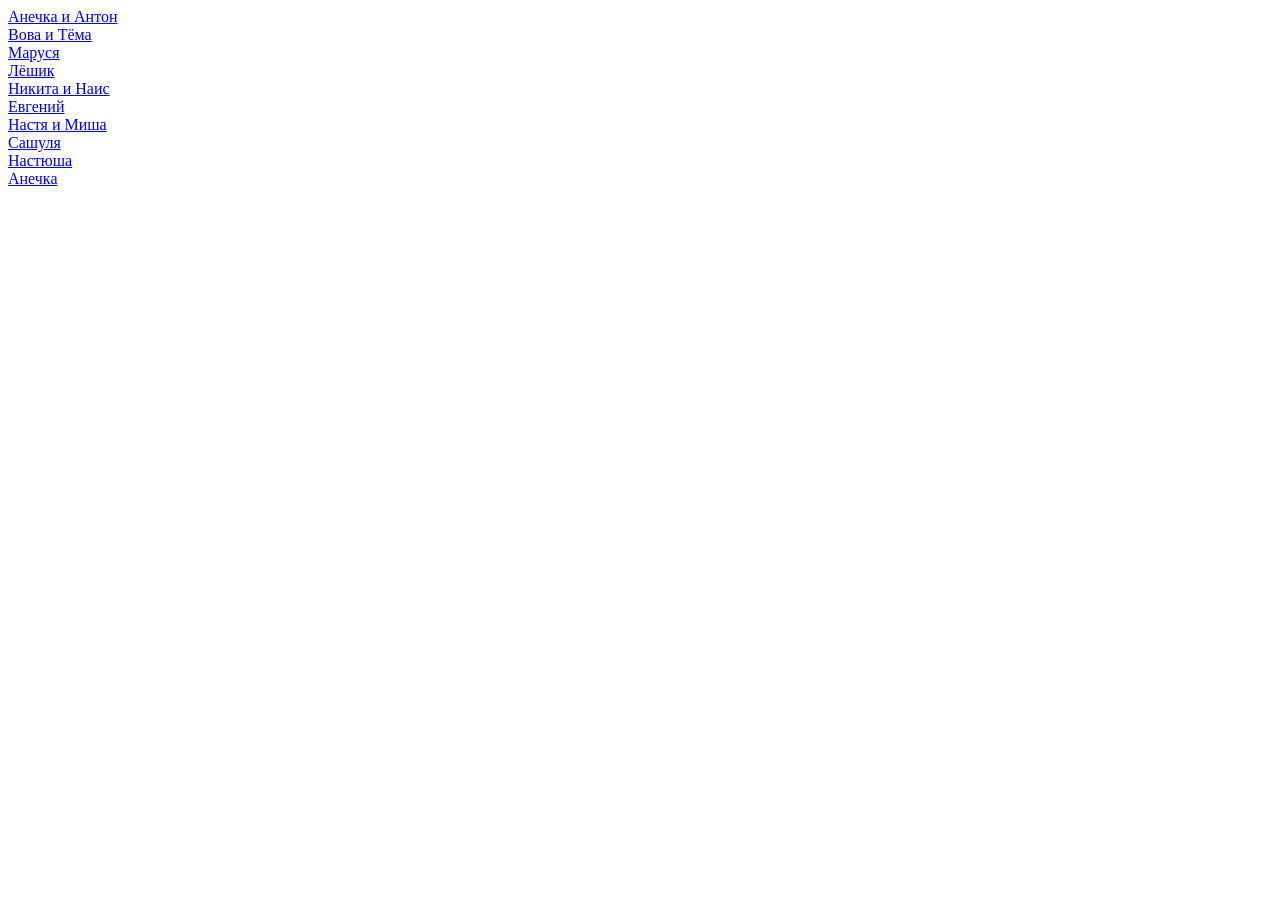
==== commit 75ba5592: "finish" ====
--- a/index.html
+++ b/index.html
@@ -1,137 +1,20 @@
 <!DOCTYPE html>
 <html lang="ru">
   <head>
-    <meta charset="utf-8" />
-    <meta name="viewport" content="width=device-width, initial-scale=1" />
-    <title>Приглашение — Villa Vi Escape</title>
-
-    <link rel="preconnect" href="https://fonts.gstatic.com" crossorigin />
-    <link
-      href="https://fonts.googleapis.com/css2?family=Playfair+Display:wght@400;600;700&family=Inter:wght@300;400;600&display=swap"
-      rel="stylesheet"
-    />
-    <link rel="stylesheet" href="style.css" />
-    <link rel="preconnect" href="https://fonts.googleapis.com" />
-    <link rel="preconnect" href="https://fonts.gstatic.com" crossorigin />
-    <link
-      href="https://fonts.googleapis.com/css2?family=Great+Vibes&display=swap"
-      rel="stylesheet"
-    />
+    <meta charset="UTF-8" />
+    <meta name="viewport" content="width=device-width, initial-scale=1.0" />
+    <title>Меню</title>
   </head>
-
   <body>
-    <div class="hero main-hero">
-      <img src="./image/Heder.jpg" alt="Фото" class="image" />
-      <div class="overlay main-overlay">
-        <h1 class="main-title">Дорогие Анечка и Антон</h1>
-        <p class="main-date">12 июня 2026 года</p>
-      </div>
-    </div>
-
-    <div class="invitation">
-      <p class="invitation-text">
-        Мы счастливы пригласить вас на наш Праздник Любви, который состоится
-        <span class="highlight">12 июня 2026 года</span> в нашей особенной
-        локации —
-      </p>
-      <p class="invitation-location">
-        <a
-          href="https://www.instagram.com/villa_vi_escape/?igsh=MTBicTU1b2V2a2phag%3D%3D"
-          class="location-link"
-          target="_blank"
-          >Villa Vi Escape</a
-        >
-      </p>
-      <div class="location-container">
-        <div class="hero location-hero">
-          <img src="./image/Institution.jpg" alt="Фото" class="image" />
-          <div class="overlay location-overlay">
-            <h2 class="location-title">Villa Vi Escape</h2>
-          </div>
-        </div>
-        <div class="location-text">
-          <p class="invitation-note">
-            * Пожалуйста, планируйте приезд в Кишинёв не позже 11 июня, ведь
-            утром 12 июня мы все вместе отправимся в место проведения торжества,
-            чтобы провести эти волшебные дни рядом друг с другом.
-          </p>
-          <div class="divider"></div>
-        </div>
-      </div>
-    </div>
-    <div class="dresscode">
-      <h2 class="dresscode-title">Дресс-код</h2>
-      <p class="dresscode-text">
-        Наш праздник пройдёт в живописной локации в
-        <span class="highlight">итальянском стиле</span>, поэтому просим вас
-        заранее продумать свои красивые образы.
-      </p>
-    </div>
-    <div class="divider"></div>
-    <div class="palette">
-      <h2 class="palette-title">Цветовая палитра мероприятия</h2>
-      <picture>
-        <source srcset="./image/desk.jpg" media="(min-width: 768px)" />
-        <img src="./image/colors.jpg" alt="Фото" />
-      </picture>
-      <p class="palette-note">* Пожалуйста, избегайте чёрного и белого.</p>
-    </div>
-
-    <div class="age">
-      <img class="hero age-hero" src="./image/Main.jpg" alt="Фото" />
-      <h2 class="age-text">Мероприятие строго 18+.</h2>
-    </div>
-    <div class="divider"></div>
-    <div class="afterparty">
-      <p class="afterparty-text">
-        А уже <span class="highlight">13 июня 2026 года</span> приглашаем вас на
-        <span class="highlight">After Party </span>— гриль , дискотеку и весёлые
-        конкурсы <br /><span class="highlight">в стиле 90-х!</span>
-      </p>
-      <img src="./image/Disco.jpg" alt="Фото" class="image" />
-      <p class="afterparty-subtext">
-        * Будет здорово, если вы выберете костюм или аксессуар <br />
-        в духе этой яркой эпохи.
-      </p>
-      <div class="divider disco"></div>
-    </div>
-    <div class="telegram">
-      <p class="telegram-text">
-        Мы также просим вас вступить в наш
-        <span class="highlight">Telegram-чат</span>,где мы будем обсуждать все
-        организационные детали, делиться новостями и настроением перед
-        праздником.
-      </p>
-      <a
-        href="https://t.me/+UPGe9YUs1v44YTRk"
-        target="_blank"
-        class="telegram-link"
-      >
-        <img
-          src="./image/telegram 1.png"
-          alt="Telegram"
-          class="telegram-icon"
-        />
-      </a>
-
-      <p class="telegram-friends">
-        Ведь мы собираем невероятную компанию друзей из 10 стран мира, и нам не
-        терпится познакомить всех между собой! 🌍
-      </p>
-      <div class="divider"></div>
-      <p class="telegram-final">
-        Главное — приезжайте! 💛<br />
-        Мы очень вас ждём и мечтаем разделить с вами этот особенный момент.
-      </p>
-    </div>
-    <div class="hero signature-hero">
-      <img src="./image/Footer.jpg" alt="Фото" class="image" />
-      <div class="overlay signature-overlay">
-        <h2 class="signature-title">
-          С любовью, <br />
-          Александр и Полина
-        </h2>
-      </div>
-    </div>
+    <a href="./Name/AnechkaandAnton.html">Анечка и Антон</a><br />
+    <a href="./Name/VovaandTyoma.html">Вова и Тёма</a><br />
+    <a href="./Name/Marusya.html">Маруся</a><br />
+    <a href="./Name/Lyoshik.html">Лёшик</a><br />
+    <a href="./Name/NikitaandNais.html">Никита и Наис</a><br />
+    <a href="./Name/Evgeni.html">Евгений</a><br />
+    <a href="./Name/NastyaandMisha.html">Настя и Миша</a><br />
+    <a href="./Name/Sashulya.html">Сашуля</a><br />
+    <a href="./Name/Nastyusha.html">Настюша</a><br />
+    <a href="./Name/Anechka.html">Анечка</a><br />
   </body>
 </html>
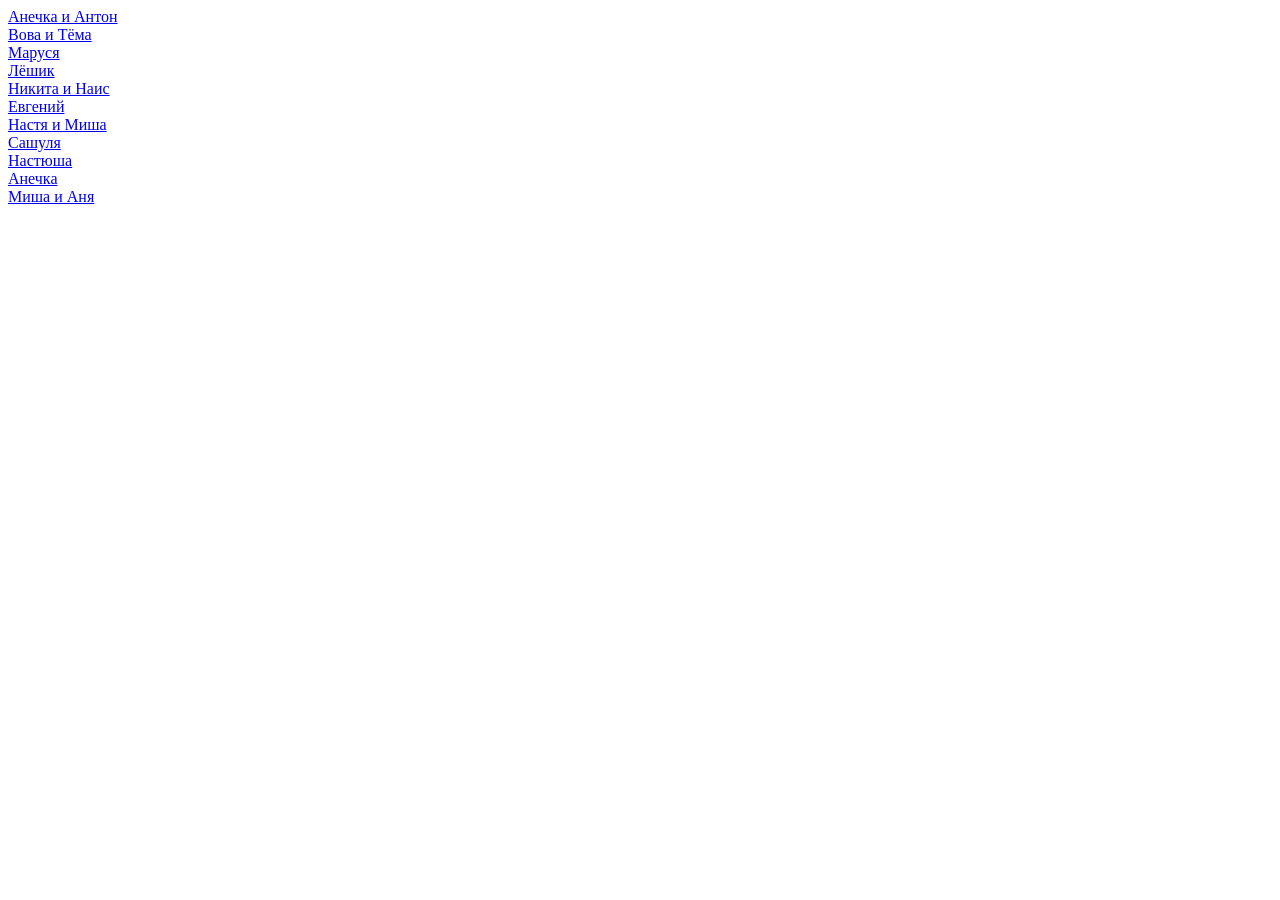
==== commit 131b2c13: "MishaandAnya fix" ====
--- a/index.html
+++ b/index.html
@@ -6,15 +6,16 @@
     <title>Меню</title>
   </head>
   <body>
-    <a href="./Name/AnechkaandAnton.html">Анечка и Антон</a><br />
-    <a href="./Name/VovaandTyoma.html">Вова и Тёма</a><br />
-    <a href="./Name/Marusya.html">Маруся</a><br />
-    <a href="./Name/Lyoshik.html">Лёшик</a><br />
-    <a href="./Name/NikitaandNais.html">Никита и Наис</a><br />
-    <a href="./Name/Evgeni.html">Евгений</a><br />
-    <a href="./Name/NastyaandMisha.html">Настя и Миша</a><br />
-    <a href="./Name/Sashulya.html">Сашуля</a><br />
-    <a href="./Name/Nastyusha.html">Настюша</a><br />
-    <a href="./Name/Anechka.html">Анечка</a><br />
+    <a href="Name/AnechkaandAnton.html">Анечка и Антон</a><br />
+    <a href="Name/VovaandTyoma.html">Вова и Тёма</a><br />
+    <a href="Name/Marusya.html">Маруся</a><br />
+    <a href="Name/Lyoshik.html">Лёшик</a><br />
+    <a href="Name/NikitaandNais.html">Никита и Наис</a><br />
+    <a href="Name/Evgeni.html">Евгений</a><br />
+    <a href="Name/NastyaandMisha.html">Настя и Миша</a><br />
+    <a href="Name/Sashulya.html">Сашуля</a><br />
+    <a href="Name/Nastyusha.html">Настюша</a><br />
+    <a href="Name/Anechka.html">Анечка</a><br />
+    <a href="Name/MishaandAnya.html">Миша и Аня </a><br />
   </body>
 </html>
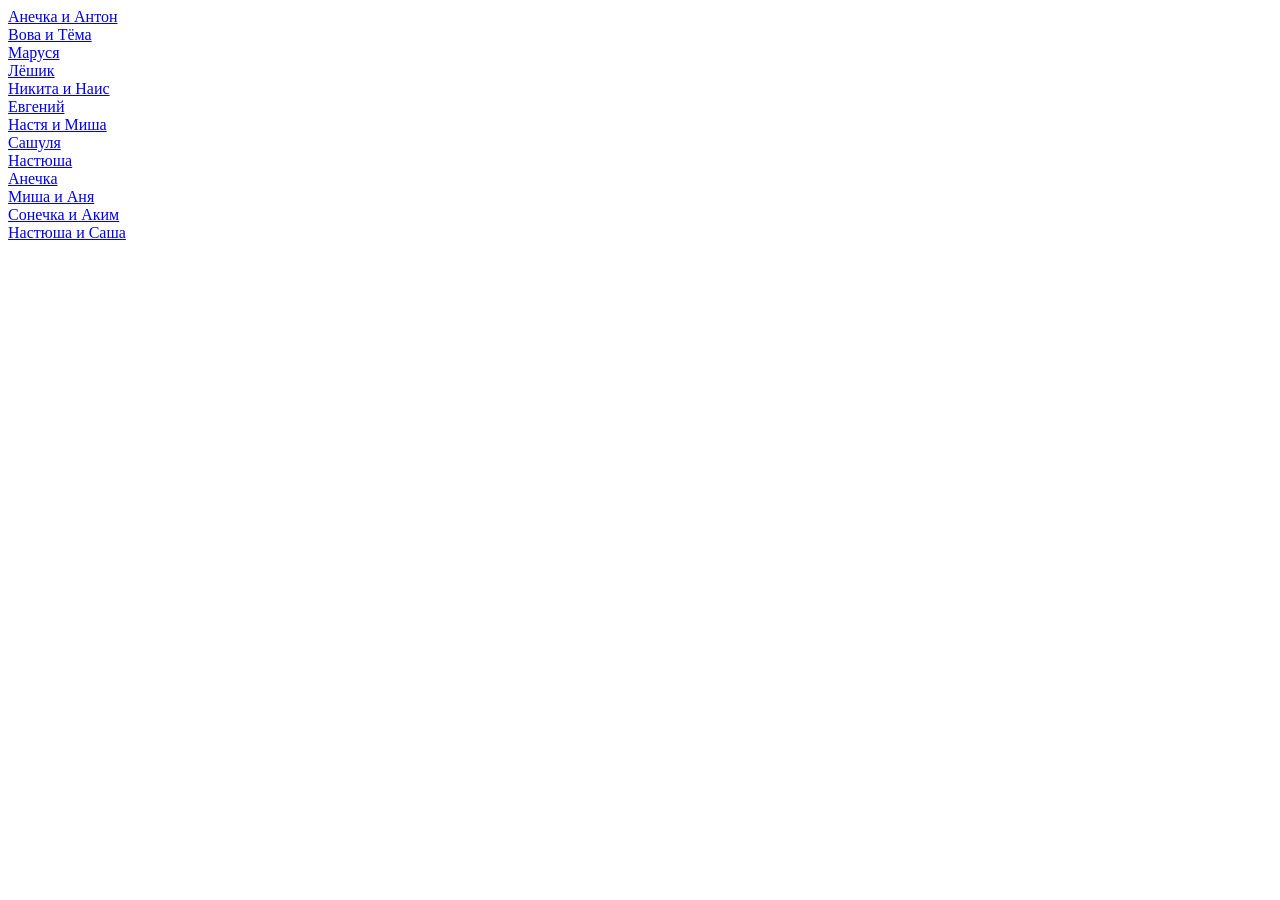
==== commit a98b8b50: "newlocation" ====
--- a/index.html
+++ b/index.html
@@ -16,6 +16,8 @@
     <a href="Name/Sashulya.html">Сашуля</a><br />
     <a href="Name/Nastyusha.html">Настюша</a><br />
     <a href="Name/Anechka.html">Анечка</a><br />
-    <a href="Name/MishaandAnya.html">Миша и Аня </a><br />
+    <a href="Name/MishaandAnya.html">Миша и Аня</a><br />
+    <a href="Name/SonyaAkim.html">Сонечка и Аким</a><br />
+    <a href="Name/NastyushaSasha.html">Настюша и Саша</a><br />
   </body>
 </html>
